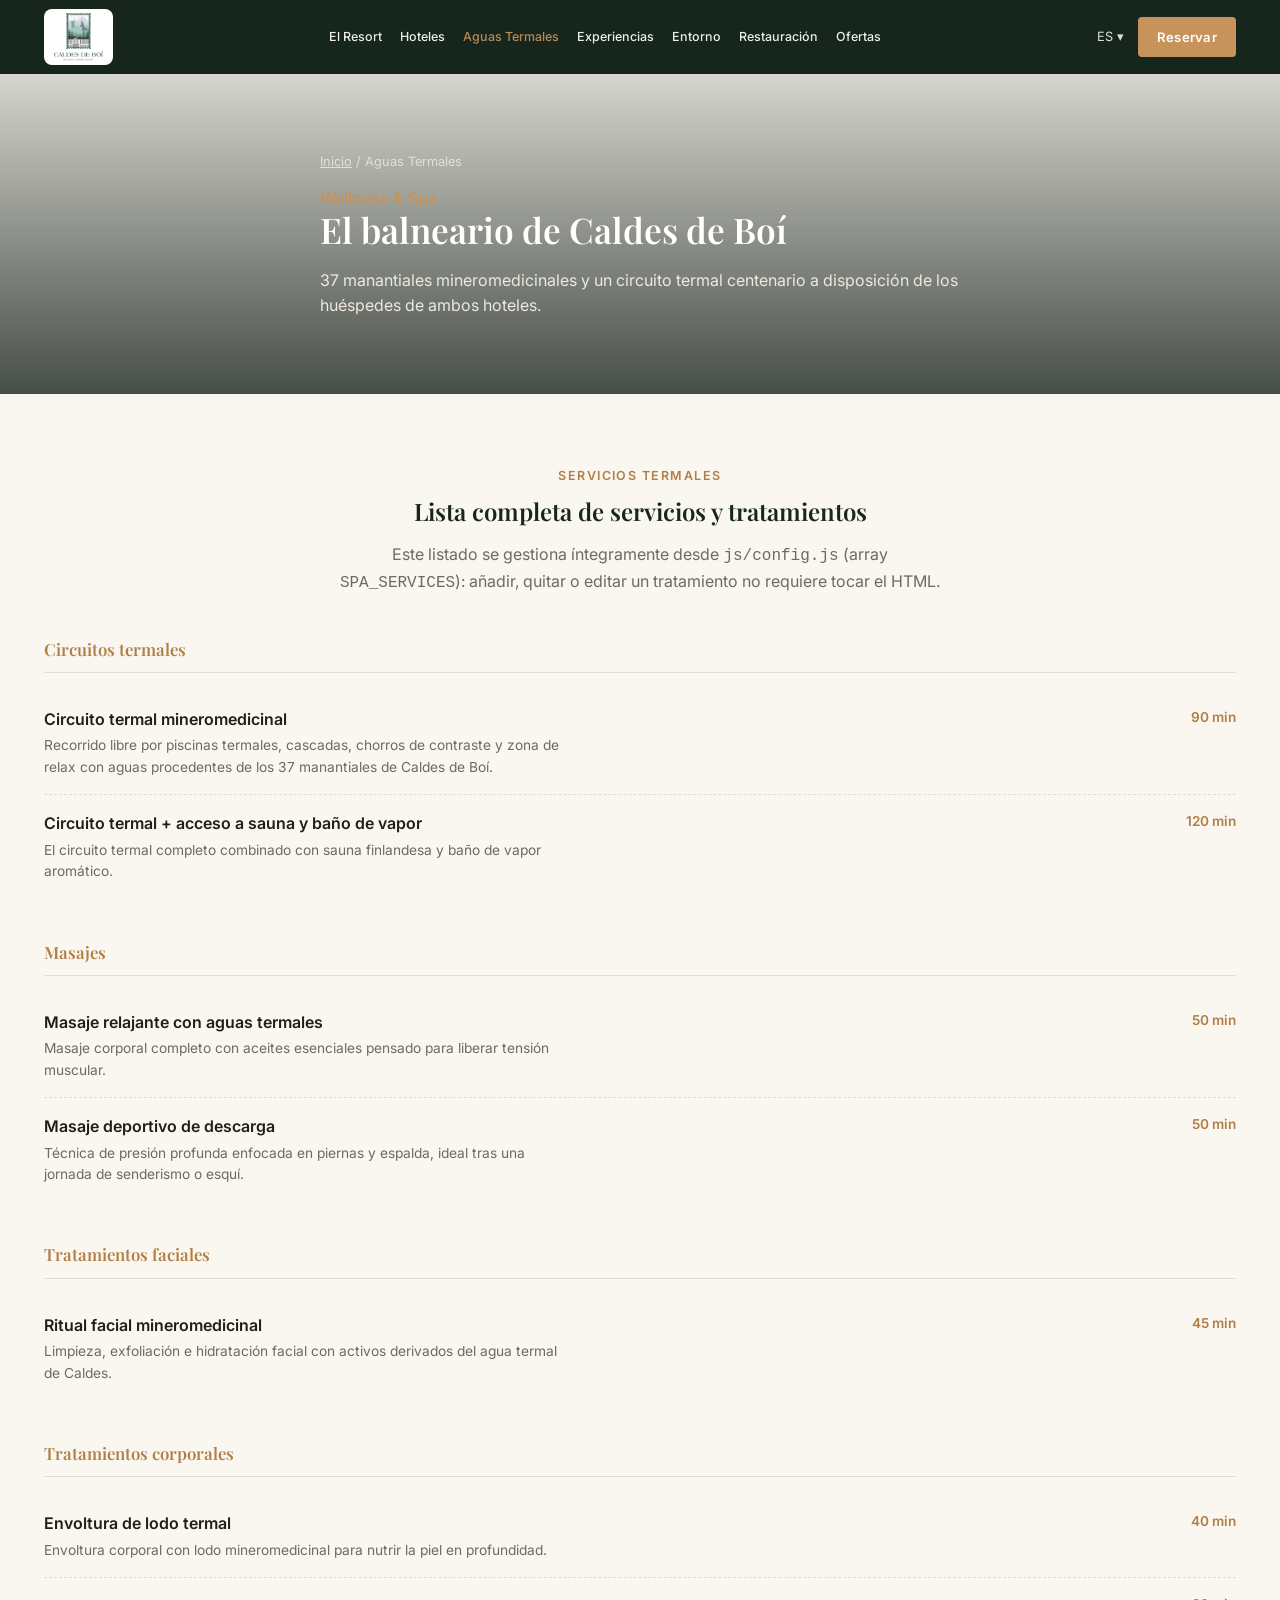
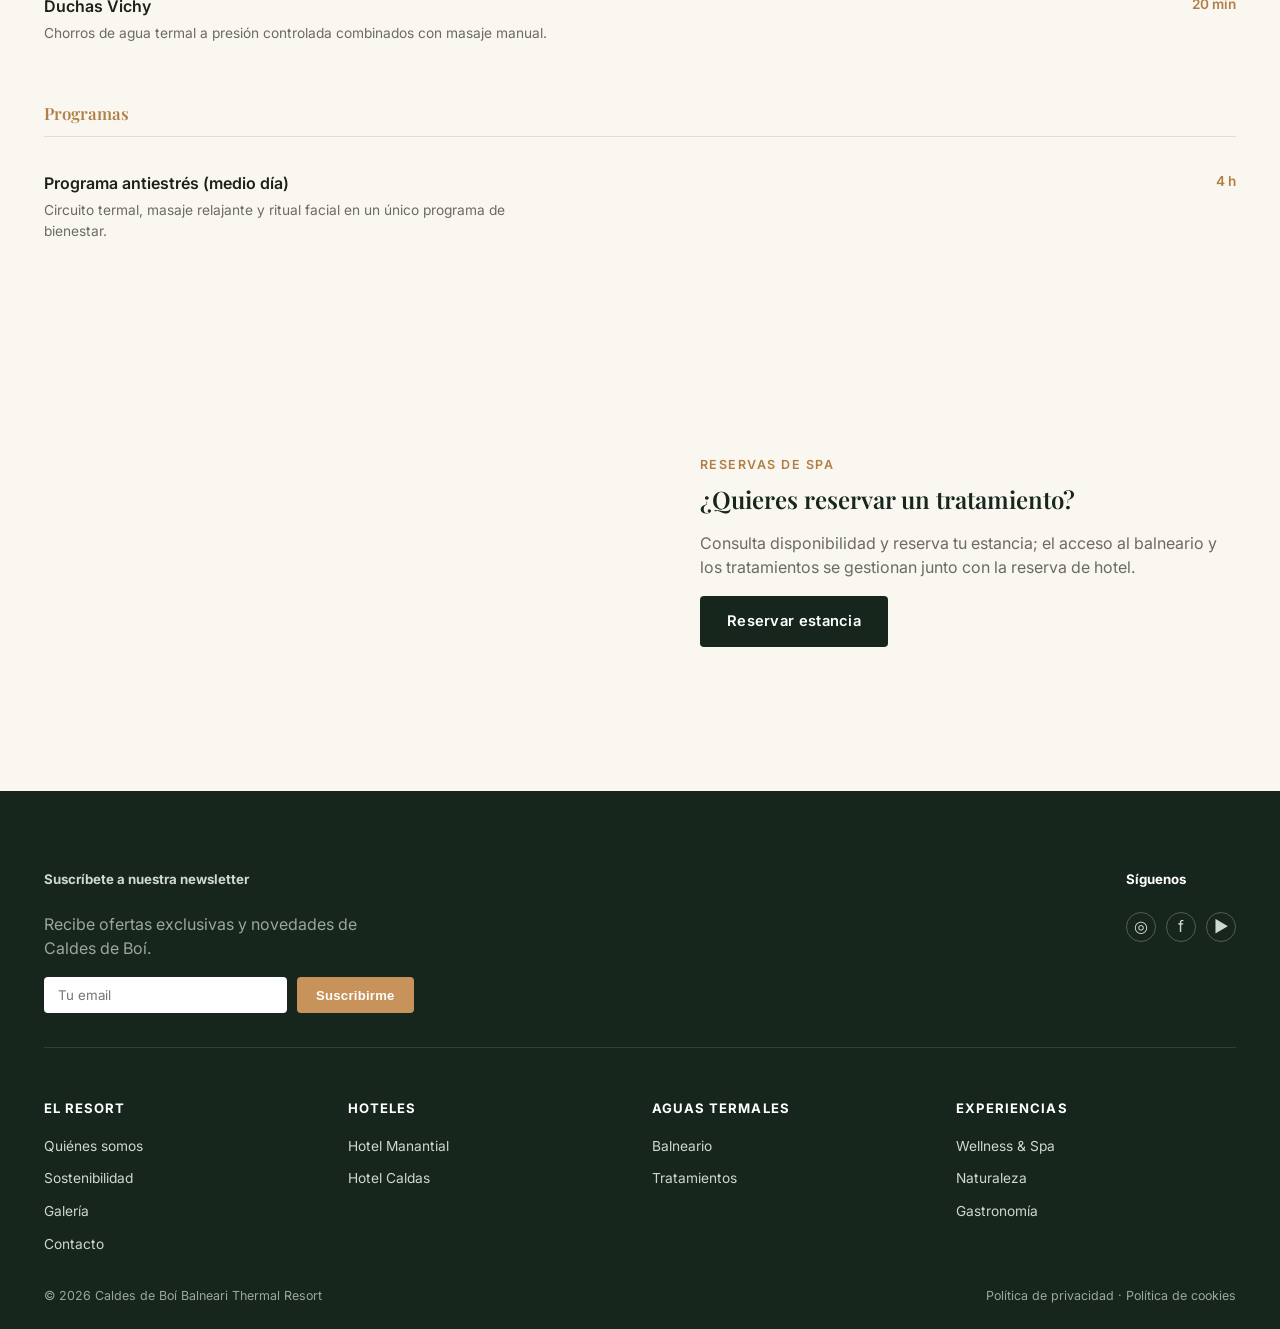
==== balneario.html @ 14e4ef2e "Prototipo web Caldes de Boi: hoteles, balneario, restauracion, entorno" ====
<!DOCTYPE html>
<html lang="es">
<head>
<meta charset="UTF-8" />
<meta name="viewport" content="width=device-width, initial-scale=1.0" />
<title>Balneario · Caldes de Boí</title>
<link rel="stylesheet" href="css/style.css" />
</head>
<body data-page="balneario">

<header class="site-header" id="site-header"></header>

<section class="hero page-hero" data-img-key="spaBanner">
  <div class="container hero-inner">
    <div class="breadcrumb"><a href="index.html">Inicio</a> / Aguas Termales</div>
    <span class="lede">Wellness &amp; Spa</span>
    <h1>El balneario de Caldes de Boí</h1>
    <p class="desc">37 manantiales mineromedicinales y un circuito termal centenario a disposición de los huéspedes de ambos hoteles.</p>
  </div>
</section>

<section class="section">
  <div class="container">
    <div class="section-head">
      <span class="eyebrow">Servicios termales</span>
      <h2>Lista completa de servicios y tratamientos</h2>
      <p>Este listado se gestiona íntegramente desde <code>js/config.js</code> (array <code>SPA_SERVICES</code>): añadir, quitar o editar un tratamiento no requiere tocar el HTML.</p>
    </div>
    <div id="spa-services-list"></div>
  </div>
</section>

<section class="split-banner light">
  <div class="img" data-img-key="spaInterior"></div>
  <div class="copy">
    <span class="eyebrow">Reservas de spa</span>
    <h2>¿Quieres reservar un tratamiento?</h2>
    <p>Consulta disponibilidad y reserva tu estancia; el acceso al balneario y los tratamientos se gestionan junto con la reserva de hotel.</p>
    <a href="index.html#hoteles" class="btn btn-dark" style="align-self:flex-start;">Reservar estancia</a>
  </div>
</section>

<footer class="site-footer" id="site-footer"></footer>

<script src="js/config.js"></script>
<script src="js/main.js"></script>
<script>
  document.addEventListener("DOMContentLoaded", () => {
    const byCategory = {};
    SPA_SERVICES.forEach((s) => {
      byCategory[s.category] = byCategory[s.category] || [];
      byCategory[s.category].push(s);
    });
    const container = document.getElementById("spa-services-list");
    container.innerHTML = Object.entries(byCategory)
      .map(
        ([category, services]) => `
        <div class="category-block">
          <h3>${category}</h3>
          ${services
            .map(
              (s) => `
            <div class="service-row">
              <div>
                <div class="name">${s.name}</div>
                <p class="desc">${s.description}</p>
              </div>
              <div class="duration">${s.duration}</div>
            </div>`
            )
            .join("")}
        </div>`
      )
      .join("");
  });
</script>
</body>
</html>
---- css/style.css ----
@import url('https://fonts.googleapis.com/css2?family=Playfair+Display:wght@500;600;700&family=Inter:wght@400;500;600&display=swap');

:root {
  --green-dark: #16261d;
  --green: #1f3b2c;
  --green-soft: #2c4a37;
  --cream: #f4efe6;
  --cream-soft: #faf7f1;
  --white: #ffffff;
  --amber: #c8935a;
  --amber-dark: #b17f45;
  --text: #201f1c;
  --text-light: #6b6a63;
  --border: #e4ddcf;
  --radius: 4px;
  --maxw: 1240px;
  font-size: 16px;
}

* { box-sizing: border-box; }
html, body { margin: 0; padding: 0; }
body {
  font-family: 'Inter', sans-serif;
  color: var(--text);
  background: var(--cream-soft);
  line-height: 1.55;
}
h1, h2, h3, h4 {
  font-family: 'Playfair Display', serif;
  font-weight: 600;
  margin: 0 0 .5em;
  color: var(--green-dark);
}
p { margin: 0 0 1em; color: var(--text-light); }
a { color: inherit; text-decoration: none; }
img { max-width: 100%; display: block; }
.container { max-width: var(--maxw); margin: 0 auto; padding: 0 24px; }
.section { padding: 72px 0; }
.section-tight { padding: 48px 0; }
.eyebrow {
  text-transform: uppercase;
  letter-spacing: .12em;
  font-size: .78rem;
  font-weight: 600;
  color: var(--amber-dark);
  margin-bottom: .6em;
  display: block;
}
.center { text-align: center; }

/* Buttons */
.btn {
  display: inline-flex;
  align-items: center;
  justify-content: center;
  gap: 8px;
  padding: 13px 26px;
  border-radius: var(--radius);
  font-weight: 600;
  font-size: .92rem;
  border: 1px solid transparent;
  cursor: pointer;
  transition: background .15s ease, color .15s ease, border-color .15s ease;
  letter-spacing: .02em;
}
.btn-primary { background: var(--amber); color: var(--white); }
.btn-primary:hover { background: var(--amber-dark); }
.btn-outline { background: transparent; border-color: rgba(255,255,255,.6); color: var(--white); }
.btn-outline:hover { background: rgba(255,255,255,.12); }
.btn-dark { background: var(--green-dark); color: var(--white); }
.btn-dark:hover { background: var(--green); }
.btn-light { background: var(--white); color: var(--green-dark); border-color: var(--border); }
.btn-light:hover { background: var(--cream); }
.btn-sm { padding: 9px 18px; font-size: .82rem; }

/* Header */
.site-header {
  background: var(--green-dark);
  color: var(--white);
  position: sticky;
  top: 0;
  z-index: 50;
}
.site-header .container {
  display: flex;
  align-items: center;
  justify-content: space-between;
  height: 74px;
}
.brand { display: flex; align-items: center; }
.brand-logo {
  height: 56px; width: auto; display: block;
  background: var(--white); border-radius: 8px; padding: 4px 10px;
}
.main-nav { display: flex; gap: 18px; align-items: center; }
.main-nav a { font-size: .78rem; font-weight: 500; opacity: .92; white-space: nowrap; }
.main-nav a:hover { opacity: 1; }
.nav-lang { display: flex; align-items: center; gap: 4px; font-size: .8rem; opacity: .85; white-space: nowrap; }
.header-actions { display: flex; align-items: center; gap: 14px; }
.nav-toggle { display: none; background: none; border: none; color: var(--white); font-size: 1.4rem; cursor: pointer; }

/* Hero */
.hero {
  position: relative;
  min-height: 560px;
  display: flex;
  align-items: flex-end;
  color: var(--white);
  background-size: cover;
  background-position: center;
}
.hero::after {
  content: "";
  position: absolute; inset: 0;
  background: linear-gradient(180deg, rgba(10,20,14,.15) 0%, rgba(10,20,14,.75) 100%);
}
.hero-video-el { position: absolute; inset: 0; width: 100%; height: 100%; object-fit: cover; }
.hero-inner { position: relative; z-index: 1; padding: 60px 0; max-width: 640px; }
.hero h1 { color: var(--white); font-size: 2.6rem; line-height: 1.15; }
.hero .lede { color: var(--amber); font-weight: 600; margin-bottom: .5em; }
.hero .desc { color: #eee9de; }
.hero-cta { display: flex; gap: 14px; margin-top: 1.4em; flex-wrap: wrap; }

/* Booking widget */
.booking-widget {
  position: relative;
  z-index: 2;
  max-width: var(--maxw);
  margin: -46px auto 0;
  background: var(--white);
  border-radius: 8px;
  box-shadow: 0 18px 40px rgba(0,0,0,.14);
  padding: 20px 24px;
  display: flex;
  gap: 18px;
  flex-wrap: wrap;
  align-items: flex-end;
}
.bw-field { flex: 1 1 150px; min-width: 140px; }
.bw-field label {
  display: flex; align-items: center; gap: 6px;
  font-size: .72rem; text-transform: uppercase; letter-spacing: .08em;
  color: var(--text-light); margin-bottom: 6px; font-weight: 600;
}
.bw-field select, .bw-field input {
  width: 100%; border: none; border-bottom: 1px solid var(--border);
  padding: 6px 2px; font-family: inherit; font-size: .95rem; background: transparent;
  color: var(--text);
}
.bw-field select:focus, .bw-field input:focus { outline: none; border-color: var(--amber); }
.bw-submit { flex: 0 0 auto; }

/* Feature strip */
.feature-strip {
  display: grid; grid-template-columns: repeat(4, 1fr); gap: 24px;
  padding: 56px 0 24px;
}
.feature-item { display: flex; gap: 14px; align-items: flex-start; }
.feature-item .icon { font-size: 1.4rem; color: var(--amber-dark); flex: none; }
.feature-item h4 { font-size: .92rem; margin-bottom: .2em; }
.feature-item p { font-size: .84rem; margin: 0; }

/* Section heading */
.section-head { max-width: 620px; margin: 0 auto 40px; text-align: center; }
.section-head.left { text-align: left; margin: 0 0 40px; }

/* Card grid generic */
.grid-2 { display: grid; grid-template-columns: repeat(2, 1fr); gap: 28px; }
.grid-3 { display: grid; grid-template-columns: repeat(3, 1fr); gap: 24px; }
.grid-5 { display: grid; grid-template-columns: repeat(5, 1fr); gap: 20px; }

/* Hotel card */
.hotel-card {
  position: relative; border-radius: 6px; overflow: hidden; height: 420px;
  color: var(--white); display: flex; flex-direction: column; justify-content: flex-end;
  background-size: cover; background-position: center;
}
.hotel-card::after { content:""; position:absolute; inset:0; background: linear-gradient(180deg, rgba(0,0,0,0) 40%, rgba(0,0,0,.75) 100%); }
.hotel-card .body { position: relative; z-index: 1; padding: 26px; }
.hotel-card h3 { color: var(--white); font-size: 1.5rem; }
.hotel-card p { color: #eee; font-size: .9rem; }

/* Split banner (spa / rooms) */
.split-banner { display: grid; grid-template-columns: 1fr 1fr; align-items: stretch; }
.split-banner .img { background-size: cover; background-position: center; min-height: 360px; }
.split-banner .copy { padding: 60px; display: flex; flex-direction: column; justify-content: center; }
.split-banner.dark .copy { background: var(--green-dark); color: var(--white); }
.split-banner.dark .copy h2, .split-banner.dark .copy p { color: var(--white); }
.split-banner.dark .copy p { color: #cfd8ce; }
.split-banner.dark .amenities { display: flex; flex-wrap: wrap; gap: 14px 22px; margin: 1.2em 0; padding: 0; list-style: none; }
.split-banner.dark .amenities li { font-size: .84rem; color: #e6ebe3; }
.split-banner.light .copy { background: var(--cream-soft); }

/* Experiences */
.exp-icons { display: flex; justify-content: center; gap: 40px; margin-bottom: 36px; flex-wrap: wrap; }
.exp-icons .exp-item { text-align: center; font-size: .8rem; color: var(--text-light); }
.exp-icons .exp-item .ic { font-size: 1.6rem; margin-bottom: 6px; }
.exp-photos { display: grid; grid-template-columns: repeat(3, 1fr); gap: 20px; }
.exp-photo { border-radius: 6px; overflow: hidden; background: var(--white); border: 1px solid var(--border); }
.exp-photo img { height: 190px; width: 100%; object-fit: cover; }
.exp-photo .cap { padding: 14px 16px; }
.exp-photo .cap h4 { font-size: .95rem; margin-bottom: .15em; }
.exp-photo .cap p { font-size: .82rem; margin: 0; }

/* Entorno grid on home */
.entorno-grid { display: grid; grid-template-columns: repeat(5, 1fr); gap: 18px; }
.entorno-item img { height: 130px; width: 100%; object-fit: cover; border-radius: 6px; margin-bottom: 10px; }
.entorno-item h4 { font-size: .86rem; margin: 0; }

/* Footer */
.site-footer { background: var(--green-dark); color: #cfd8ce; padding: 56px 0 26px; margin-top: 60px; }
.footer-top { display: flex; justify-content: space-between; gap: 40px; flex-wrap: wrap; padding-bottom: 34px; border-bottom: 1px solid rgba(255,255,255,.12); margin-bottom: 28px; }
.footer-newsletter form { display: flex; gap: 10px; margin-top: 12px; }
.footer-newsletter input { padding: 10px 14px; border: none; border-radius: var(--radius); min-width: 220px; font-family: inherit; }
.footer-cols { display: grid; grid-template-columns: repeat(4, 1fr); gap: 24px; margin-bottom: 30px; }
.footer-cols h5 { color: var(--white); font-size: .82rem; text-transform: uppercase; letter-spacing: .08em; margin-bottom: 14px; }
.footer-cols ul { list-style: none; margin: 0; padding: 0; display: flex; flex-direction: column; gap: 8px; }
.footer-cols a { font-size: .86rem; color: #cfd8ce; }
.footer-cols a:hover { color: var(--white); }
.footer-bottom { display: flex; justify-content: space-between; font-size: .78rem; color: #9aa79a; flex-wrap: wrap; gap: 10px; }
.social { display: flex; gap: 10px; }
.social a { width: 30px; height: 30px; border: 1px solid rgba(255,255,255,.25); border-radius: 50%; display: flex; align-items: center; justify-content: center; }

/* Inner page hero (smaller) */
.page-hero { min-height: 320px; }
.page-hero h1 { font-size: 2.2rem; }
.breadcrumb { position: relative; z-index: 1; font-size: .8rem; color: #e5e0d3; margin-bottom: 14px; }
.breadcrumb a { text-decoration: underline; }

/* Lists: spa services, restaurants, entorno detail */
.category-block { margin-bottom: 40px; }
.category-block h3 { font-size: 1.05rem; color: var(--amber-dark); border-bottom: 1px solid var(--border); padding-bottom: 10px; margin-bottom: 18px; }
.service-row { display: flex; justify-content: space-between; gap: 20px; padding: 16px 0; border-bottom: 1px dashed var(--border); }
.service-row:last-child { border-bottom: none; }
.service-row .name { font-weight: 600; color: var(--text); }
.service-row .desc { font-size: .86rem; margin: 4px 0 0; max-width: 520px; }
.service-row .duration { flex: none; color: var(--amber-dark); font-weight: 600; font-size: .85rem; white-space: nowrap; }

.restaurant-card { border: 1px solid var(--border); border-radius: 6px; overflow: hidden; background: var(--white); display: flex; flex-direction: column; }
.restaurant-card img { height: 200px; width: 100%; object-fit: cover; }
.restaurant-card .body { padding: 20px; flex: 1; display: flex; flex-direction: column; }
.restaurant-card h3 { font-size: 1.15rem; }
.restaurant-card .tag { font-size: .78rem; color: var(--amber-dark); font-weight: 600; text-transform: uppercase; letter-spacing: .04em; margin-bottom: 8px; }
.restaurant-card .btn { margin-top: auto; align-self: flex-start; }

.menu-section { margin-bottom: 34px; }
.menu-section h3 { border-bottom: 2px solid var(--amber); display: inline-block; padding-bottom: 6px; }
.menu-item { display: flex; justify-content: space-between; gap: 16px; padding: 10px 0; border-bottom: 1px dotted var(--border); }
.menu-item:last-child { border-bottom: none; }
.menu-item .price { color: var(--amber-dark); font-weight: 600; white-space: nowrap; }

.entorno-detail { display: grid; grid-template-columns: 320px 1fr; gap: 26px; align-items: start; background: var(--white); border: 1px solid var(--border); border-radius: 6px; overflow: hidden; margin-bottom: 22px; }
.entorno-detail img { height: 100%; min-height: 200px; object-fit: cover; }
.entorno-detail .body { padding: 22px 22px 22px 0; }

/* Booking modal (simulación motor de reservas) */
.modal-overlay { position: fixed; inset: 0; background: rgba(15,20,15,.55); display: none; align-items: center; justify-content: center; z-index: 200; padding: 20px; }
.modal-overlay.open { display: flex; }
.modal-box { background: var(--white); border-radius: 8px; max-width: 480px; width: 100%; padding: 30px; }
.modal-box h3 { margin-bottom: .3em; }
.modal-box .row { display: flex; justify-content: space-between; font-size: .86rem; padding: 8px 0; border-bottom: 1px dashed var(--border); }
.modal-box .url-box { background: var(--cream); padding: 10px 12px; font-size: .74rem; border-radius: 4px; word-break: break-all; margin: 14px 0; color: var(--text-light); }
.modal-box .modal-actions { display: flex; justify-content: flex-end; gap: 10px; margin-top: 16px; }

/* Rooms */
.room-amenities { display: flex; flex-wrap: wrap; gap: 18px; margin: 1em 0 1.6em; }
.room-amenities span { font-size: .84rem; color: var(--text-light); }

@media (max-width: 1040px) {
  .main-nav { display: none; }
  .nav-toggle { display: block; }
}
@media (max-width: 900px) {
  .feature-strip { grid-template-columns: repeat(2, 1fr); }
  .grid-2, .grid-3, .entorno-grid, .exp-photos, .footer-cols { grid-template-columns: repeat(2, 1fr); }
  .entorno-grid { grid-template-columns: repeat(2, 1fr); }
  .split-banner { grid-template-columns: 1fr; }
  .split-banner .copy { padding: 36px 24px; }
  .entorno-detail { grid-template-columns: 1fr; }
  .entorno-detail img { min-height: 180px; }
}
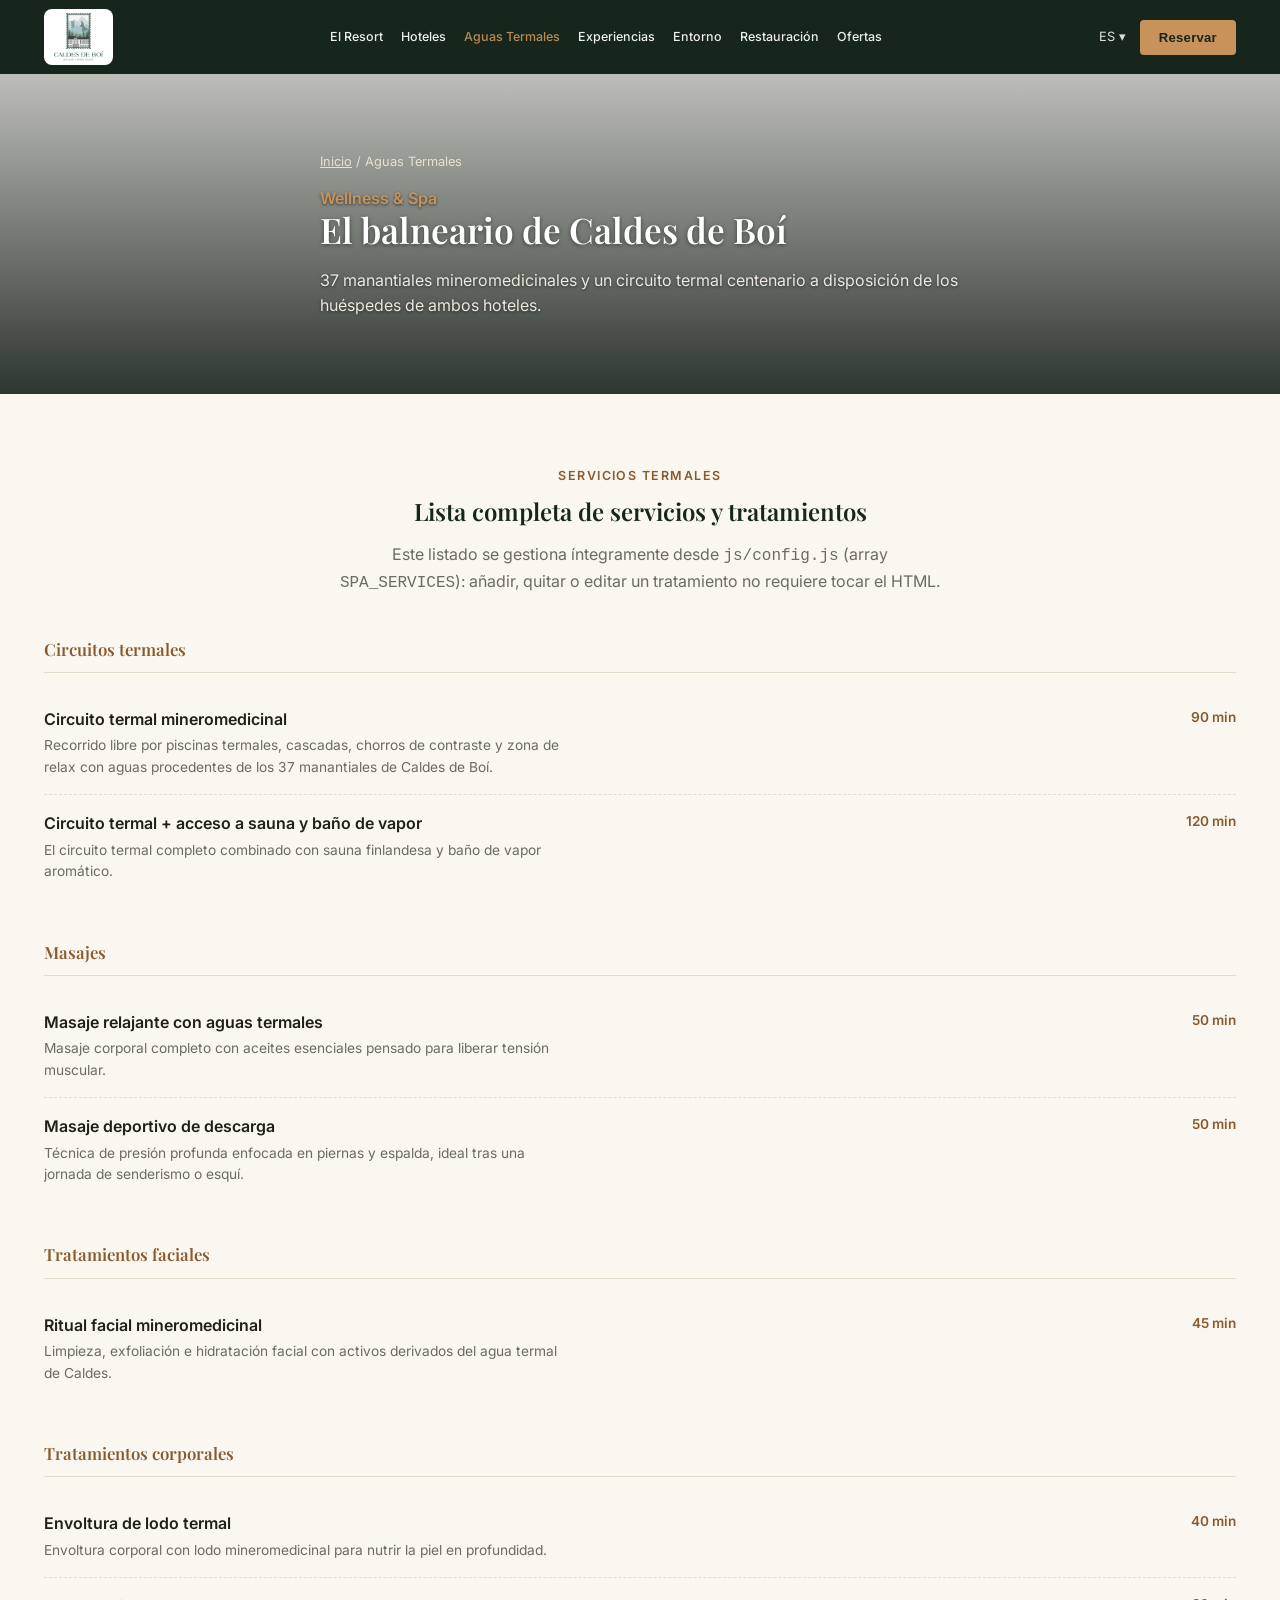
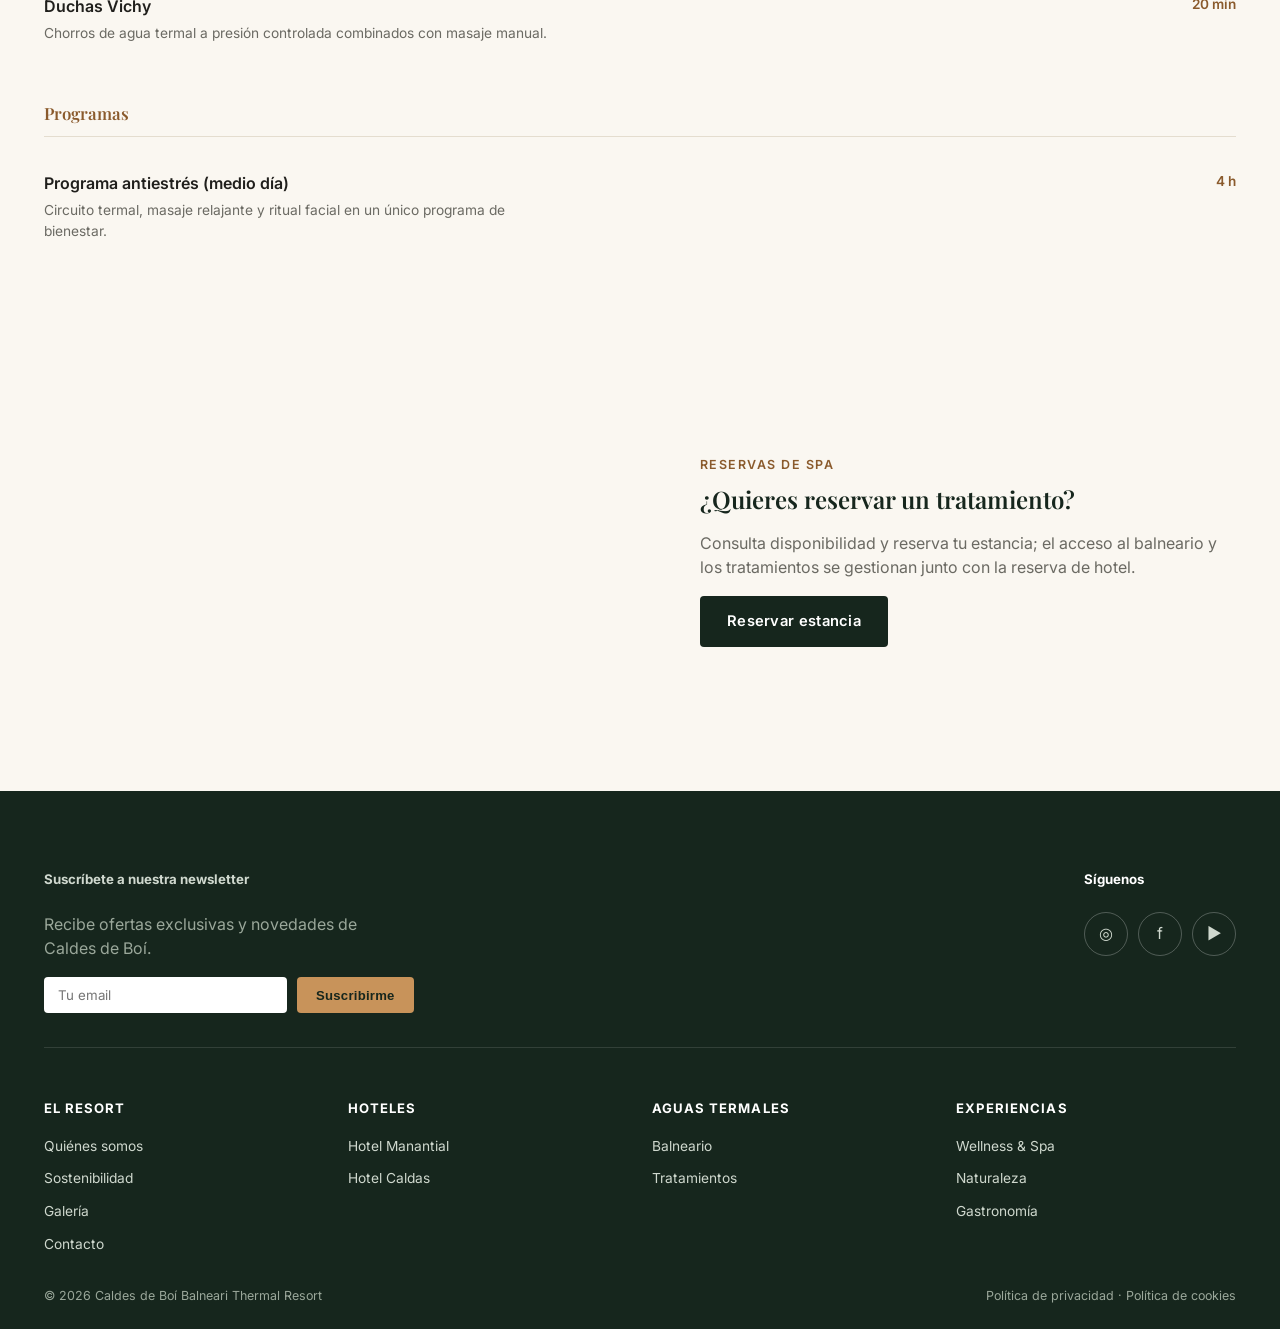
==== commit 32da53d8: "Auditoria de accesibilidad WCAG 2.1 AA: contraste, foco, landmarks, labels y modal accesible" ====
--- a/balneario.html
+++ b/balneario.html
@@ -8,7 +8,11 @@
 </head>
 <body data-page="balneario">
 
+<a href="#main" class="skip-link">Saltar al contenido</a>
+
 <header class="site-header" id="site-header"></header>
+
+<main id="main">
 
 <section class="hero page-hero" data-img-key="spaBanner">
   <div class="container hero-inner">
@@ -39,6 +43,8 @@
     <a href="index.html#hoteles" class="btn btn-dark" style="align-self:flex-start;">Reservar estancia</a>
   </div>
 </section>
+
+</main>
 
 <footer class="site-footer" id="site-footer"></footer>
 
--- a/css/style.css
+++ b/css/style.css
@@ -8,7 +8,8 @@
   --cream-soft: #faf7f1;
   --white: #ffffff;
   --amber: #c8935a;
-  --amber-dark: #b17f45;
+  --amber-dark: #bb8752; /* uso exclusivo: fondo hover de .btn-primary (con texto oscuro, ratio ~5:1) */
+  --accent-text: #8a5a2c; /* texto/acentos en color sobre fondos claros (ratio >=4.5:1, AA) */
   --text: #201f1c;
   --text-light: #6b6a63;
   --border: #e4ddcf;
@@ -18,6 +19,19 @@
 }
 
 * { box-sizing: border-box; }
+
+/* Utilidades de accesibilidad */
+.sr-only {
+  position: absolute; width: 1px; height: 1px; padding: 0; margin: -1px;
+  overflow: hidden; clip: rect(0,0,0,0); white-space: nowrap; border: 0;
+}
+.skip-link {
+  position: absolute; top: -100px; left: 12px; z-index: 300;
+  background: var(--green-dark); color: var(--white);
+  padding: 10px 18px; border-radius: 0 0 6px 6px;
+  font-weight: 600; font-size: .88rem; transition: top .15s ease;
+}
+.skip-link:focus { top: 0; }
 html, body { margin: 0; padding: 0; }
 body {
   font-family: 'Inter', sans-serif;
@@ -42,7 +56,7 @@
   letter-spacing: .12em;
   font-size: .78rem;
   font-weight: 600;
-  color: var(--amber-dark);
+  color: var(--accent-text);
   margin-bottom: .6em;
   display: block;
 }
@@ -63,7 +77,7 @@
   transition: background .15s ease, color .15s ease, border-color .15s ease;
   letter-spacing: .02em;
 }
-.btn-primary { background: var(--amber); color: var(--white); }
+.btn-primary { background: var(--amber); color: var(--green-dark); } /* texto oscuro: blanco sobre amber da ~2.7:1, insuficiente (WCAG 1.4.3) */
 .btn-primary:hover { background: var(--amber-dark); }
 .btn-outline { background: transparent; border-color: rgba(255,255,255,.6); color: var(--white); }
 .btn-outline:hover { background: rgba(255,255,255,.12); }
@@ -97,7 +111,10 @@
 .main-nav a:hover { opacity: 1; }
 .nav-lang { display: flex; align-items: center; gap: 4px; font-size: .8rem; opacity: .85; white-space: nowrap; }
 .header-actions { display: flex; align-items: center; gap: 14px; }
-.nav-toggle { display: none; background: none; border: none; color: var(--white); font-size: 1.4rem; cursor: pointer; }
+.nav-toggle {
+  display: none; background: none; border: none; color: var(--white); font-size: 1.4rem; cursor: pointer;
+  min-width: 44px; min-height: 44px; align-items: center; justify-content: center;
+}
 
 /* Hero */
 .hero {
@@ -112,13 +129,13 @@
 .hero::after {
   content: "";
   position: absolute; inset: 0;
-  background: linear-gradient(180deg, rgba(10,20,14,.15) 0%, rgba(10,20,14,.75) 100%);
+  background: linear-gradient(180deg, rgba(10,20,14,.25) 0%, rgba(10,20,14,.85) 100%);
 }
 .hero-video-el { position: absolute; inset: 0; width: 100%; height: 100%; object-fit: cover; }
 .hero-inner { position: relative; z-index: 1; padding: 60px 0; max-width: 640px; }
-.hero h1 { color: var(--white); font-size: 2.6rem; line-height: 1.15; }
-.hero .lede { color: var(--amber); font-weight: 600; margin-bottom: .5em; }
-.hero .desc { color: #eee9de; }
+.hero h1 { color: var(--white); font-size: 2.6rem; line-height: 1.15; text-shadow: 0 1px 4px rgba(0,0,0,.5); }
+.hero .lede { color: var(--amber); font-weight: 600; margin-bottom: .5em; text-shadow: 0 1px 3px rgba(0,0,0,.6); }
+.hero .desc { color: #eee9de; text-shadow: 0 1px 3px rgba(0,0,0,.5); }
 .hero-cta { display: flex; gap: 14px; margin-top: 1.4em; flex-wrap: wrap; }
 
 /* Booking widget */
@@ -147,7 +164,7 @@
   padding: 6px 2px; font-family: inherit; font-size: .95rem; background: transparent;
   color: var(--text);
 }
-.bw-field select:focus, .bw-field input:focus { outline: none; border-color: var(--amber); }
+.bw-field select:focus, .bw-field input:focus { outline: 2px solid var(--green-dark); outline-offset: 2px; border-color: var(--amber); }
 .bw-submit { flex: 0 0 auto; }
 
 /* Feature strip */
@@ -156,8 +173,8 @@
   padding: 56px 0 24px;
 }
 .feature-item { display: flex; gap: 14px; align-items: flex-start; }
-.feature-item .icon { font-size: 1.4rem; color: var(--amber-dark); flex: none; }
-.feature-item h4 { font-size: .92rem; margin-bottom: .2em; }
+.feature-item .icon { font-size: 1.4rem; color: var(--accent-text); flex: none; }
+.feature-item h3 { font-size: .92rem; margin-bottom: .2em; }
 .feature-item p { font-size: .84rem; margin: 0; }
 
 /* Section heading */
@@ -166,7 +183,7 @@
 
 /* Card grid generic */
 .grid-2 { display: grid; grid-template-columns: repeat(2, 1fr); gap: 28px; }
-.grid-3 { display: grid; grid-template-columns: repeat(3, 1fr); gap: 24px; }
+.grid-3 { display: grid; grid-template-columns: repeat(auto-fit, minmax(260px, 1fr)); gap: 24px; }
 .grid-5 { display: grid; grid-template-columns: repeat(5, 1fr); gap: 20px; }
 
 /* Hotel card */
@@ -199,13 +216,13 @@
 .exp-photo { border-radius: 6px; overflow: hidden; background: var(--white); border: 1px solid var(--border); }
 .exp-photo img { height: 190px; width: 100%; object-fit: cover; }
 .exp-photo .cap { padding: 14px 16px; }
-.exp-photo .cap h4 { font-size: .95rem; margin-bottom: .15em; }
+.exp-photo .cap h3 { font-size: .95rem; margin-bottom: .15em; }
 .exp-photo .cap p { font-size: .82rem; margin: 0; }
 
 /* Entorno grid on home */
 .entorno-grid { display: grid; grid-template-columns: repeat(5, 1fr); gap: 18px; }
 .entorno-item img { height: 130px; width: 100%; object-fit: cover; border-radius: 6px; margin-bottom: 10px; }
-.entorno-item h4 { font-size: .86rem; margin: 0; }
+.entorno-item h3 { font-size: .86rem; margin: 0; }
 
 /* Footer */
 .site-footer { background: var(--green-dark); color: #cfd8ce; padding: 56px 0 26px; margin-top: 60px; }
@@ -219,7 +236,7 @@
 .footer-cols a:hover { color: var(--white); }
 .footer-bottom { display: flex; justify-content: space-between; font-size: .78rem; color: #9aa79a; flex-wrap: wrap; gap: 10px; }
 .social { display: flex; gap: 10px; }
-.social a { width: 30px; height: 30px; border: 1px solid rgba(255,255,255,.25); border-radius: 50%; display: flex; align-items: center; justify-content: center; }
+.social a { width: 44px; height: 44px; border: 1px solid rgba(255,255,255,.25); border-radius: 50%; display: flex; align-items: center; justify-content: center; }
 
 /* Inner page hero (smaller) */
 .page-hero { min-height: 320px; }
@@ -229,25 +246,25 @@
 
 /* Lists: spa services, restaurants, entorno detail */
 .category-block { margin-bottom: 40px; }
-.category-block h3 { font-size: 1.05rem; color: var(--amber-dark); border-bottom: 1px solid var(--border); padding-bottom: 10px; margin-bottom: 18px; }
+.category-block h3 { font-size: 1.05rem; color: var(--accent-text); border-bottom: 1px solid var(--border); padding-bottom: 10px; margin-bottom: 18px; }
 .service-row { display: flex; justify-content: space-between; gap: 20px; padding: 16px 0; border-bottom: 1px dashed var(--border); }
 .service-row:last-child { border-bottom: none; }
 .service-row .name { font-weight: 600; color: var(--text); }
 .service-row .desc { font-size: .86rem; margin: 4px 0 0; max-width: 520px; }
-.service-row .duration { flex: none; color: var(--amber-dark); font-weight: 600; font-size: .85rem; white-space: nowrap; }
+.service-row .duration { flex: none; color: var(--accent-text); font-weight: 600; font-size: .85rem; white-space: nowrap; }
 
 .restaurant-card { border: 1px solid var(--border); border-radius: 6px; overflow: hidden; background: var(--white); display: flex; flex-direction: column; }
 .restaurant-card img { height: 200px; width: 100%; object-fit: cover; }
 .restaurant-card .body { padding: 20px; flex: 1; display: flex; flex-direction: column; }
 .restaurant-card h3 { font-size: 1.15rem; }
-.restaurant-card .tag { font-size: .78rem; color: var(--amber-dark); font-weight: 600; text-transform: uppercase; letter-spacing: .04em; margin-bottom: 8px; }
+.restaurant-card .tag { font-size: .78rem; color: var(--accent-text); font-weight: 600; text-transform: uppercase; letter-spacing: .04em; margin-bottom: 8px; }
 .restaurant-card .btn { margin-top: auto; align-self: flex-start; }
 
 .menu-section { margin-bottom: 34px; }
-.menu-section h3 { border-bottom: 2px solid var(--amber); display: inline-block; padding-bottom: 6px; }
+.menu-section h2 { font-size: 1.17rem; border-bottom: 2px solid var(--amber); display: inline-block; padding-bottom: 6px; }
 .menu-item { display: flex; justify-content: space-between; gap: 16px; padding: 10px 0; border-bottom: 1px dotted var(--border); }
 .menu-item:last-child { border-bottom: none; }
-.menu-item .price { color: var(--amber-dark); font-weight: 600; white-space: nowrap; }
+.menu-item .price { color: var(--accent-text); font-weight: 600; white-space: nowrap; }
 
 .entorno-detail { display: grid; grid-template-columns: 320px 1fr; gap: 26px; align-items: start; background: var(--white); border: 1px solid var(--border); border-radius: 6px; overflow: hidden; margin-bottom: 22px; }
 .entorno-detail img { height: 100%; min-height: 200px; object-fit: cover; }
@@ -268,7 +285,11 @@
 
 @media (max-width: 1040px) {
   .main-nav { display: none; }
-  .nav-toggle { display: block; }
+  .main-nav.open {
+    display: flex; flex-direction: column; position: absolute;
+    top: 74px; left: 0; right: 0; background: var(--green-dark); padding: 16px 24px;
+  }
+  .nav-toggle { display: inline-flex; }
 }
 @media (max-width: 900px) {
   .feature-strip { grid-template-columns: repeat(2, 1fr); }
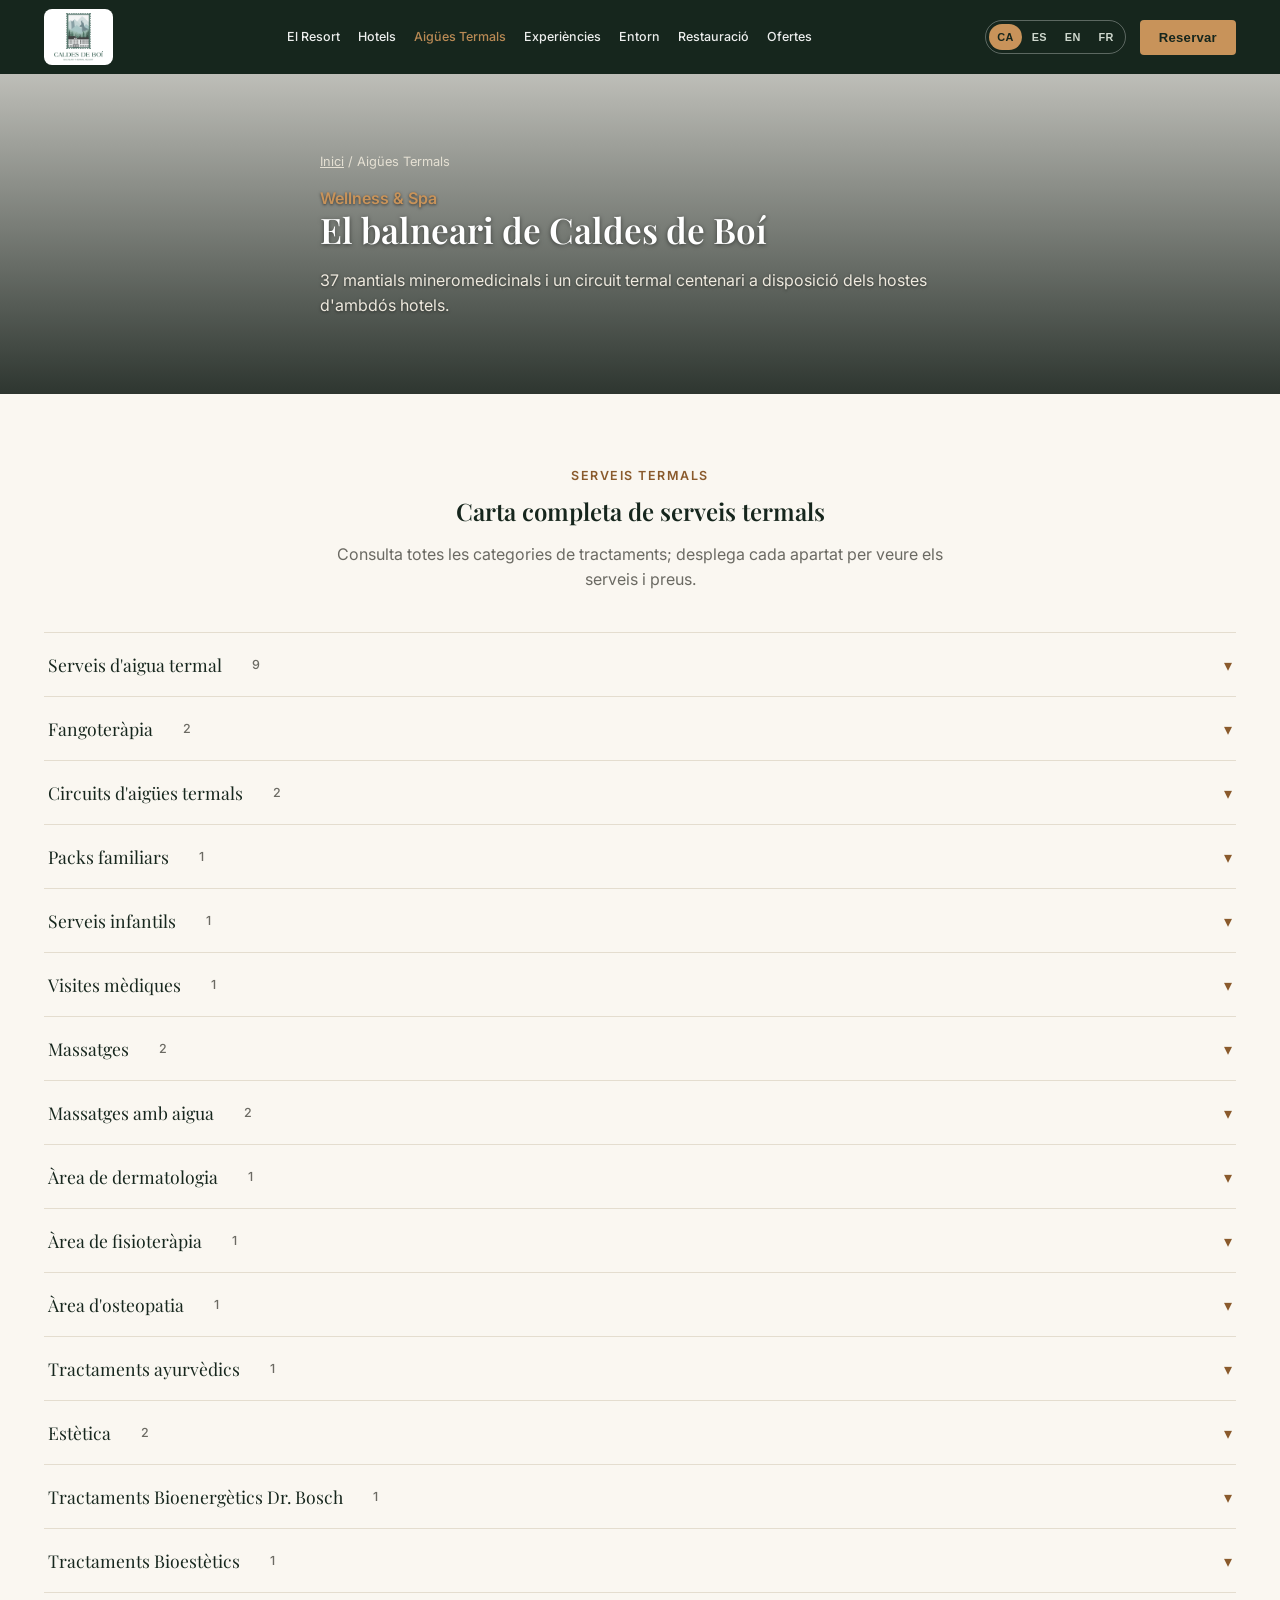
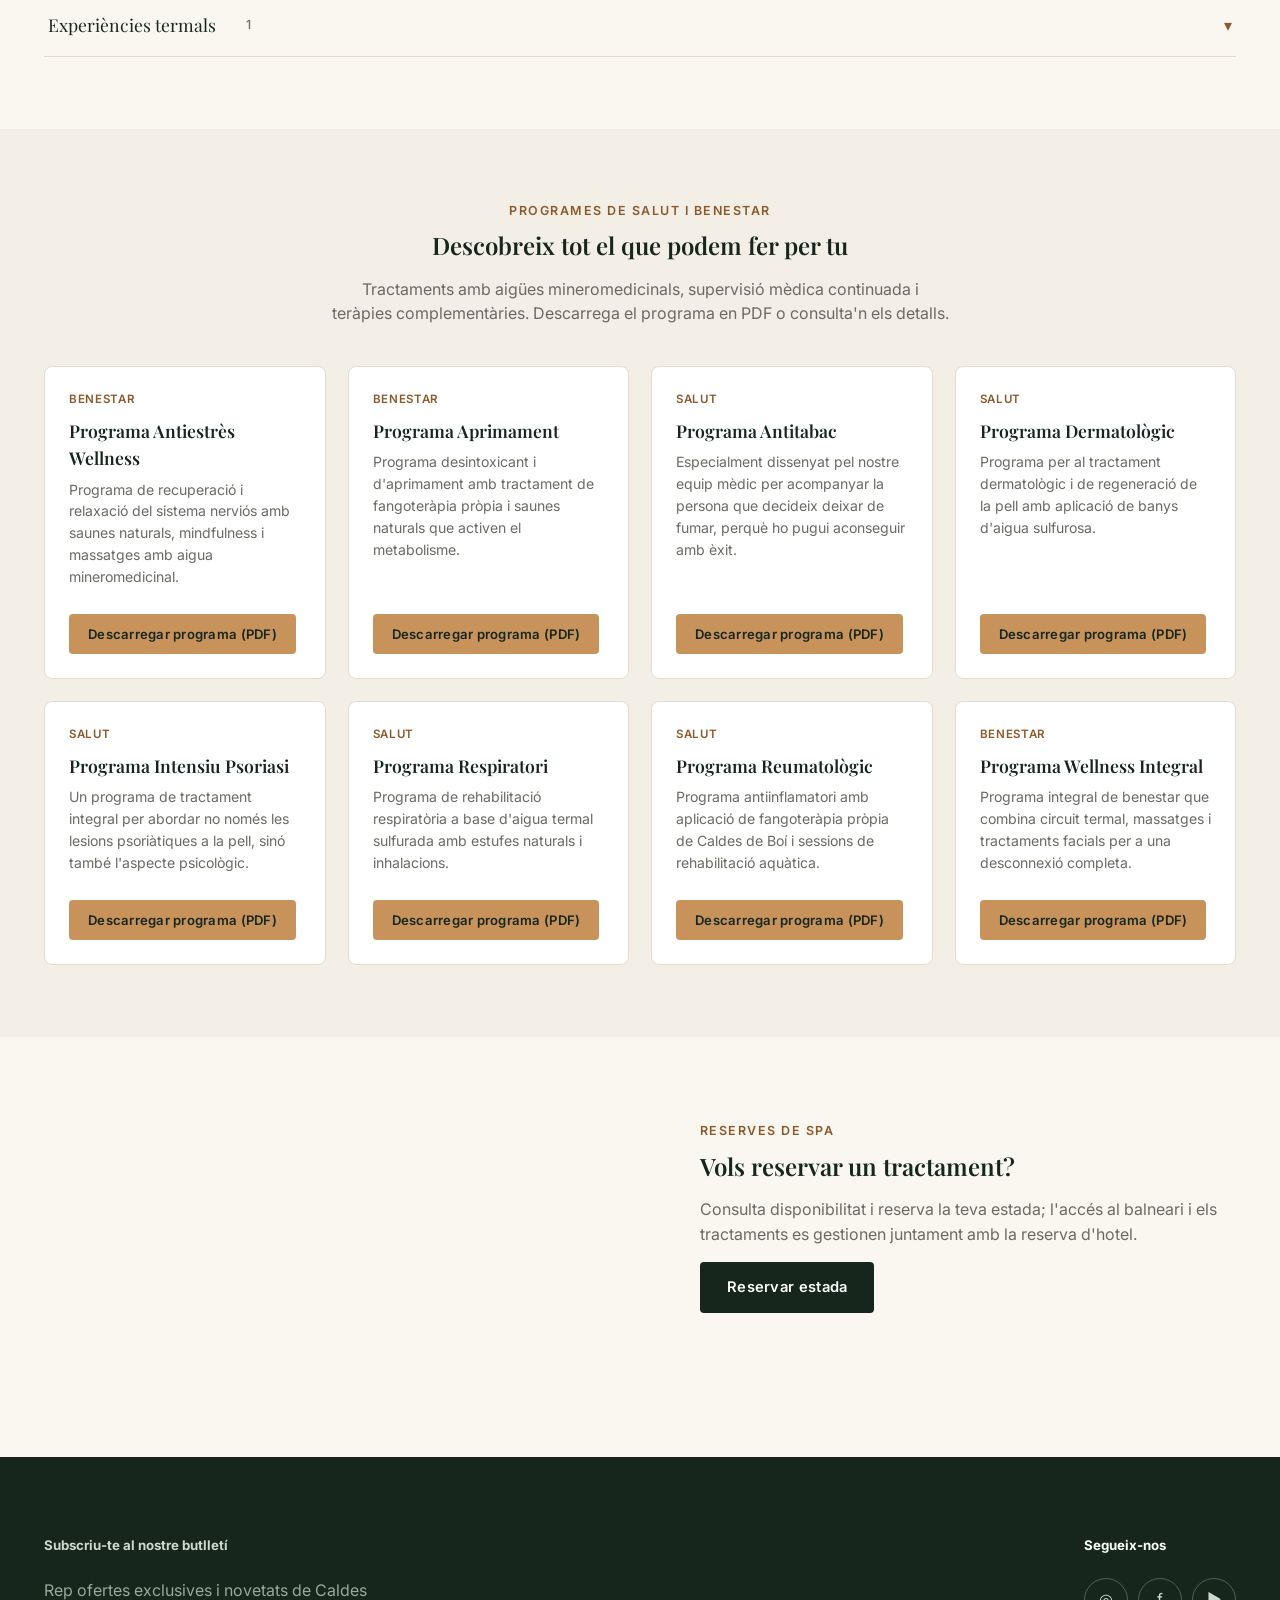
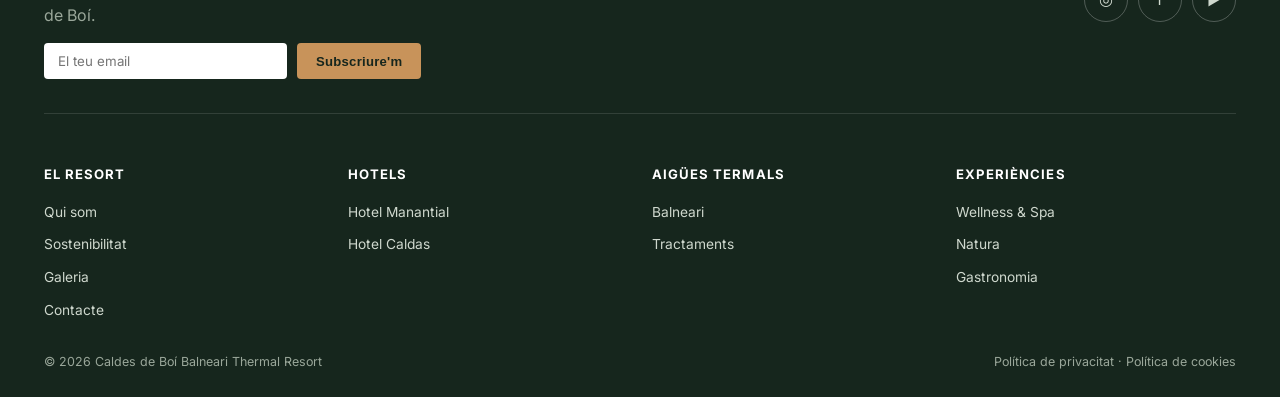
==== commit a7fb11c0: "Web en 4 idiomas (ca/es/en/fr), acordeon de servicios termales, programas de salud con PDF, y reorde" ====
--- a/balneario.html
+++ b/balneario.html
@@ -1,14 +1,14 @@
 <!DOCTYPE html>
-<html lang="es">
+<html lang="ca">
 <head>
 <meta charset="UTF-8" />
 <meta name="viewport" content="width=device-width, initial-scale=1.0" />
-<title>Balneario · Caldes de Boí</title>
+<title>Balneari · Caldes de Boí</title>
 <link rel="stylesheet" href="css/style.css" />
 </head>
 <body data-page="balneario">
 
-<a href="#main" class="skip-link">Saltar al contenido</a>
+<a href="#main" class="skip-link" data-i18n="skip_link">Saltar al contenido</a>
 
 <header class="site-header" id="site-header"></header>
 
@@ -16,31 +16,42 @@
 
 <section class="hero page-hero" data-img-key="spaBanner">
   <div class="container hero-inner">
-    <div class="breadcrumb"><a href="index.html">Inicio</a> / Aguas Termales</div>
-    <span class="lede">Wellness &amp; Spa</span>
-    <h1>El balneario de Caldes de Boí</h1>
-    <p class="desc">37 manantiales mineromedicinales y un circuito termal centenario a disposición de los huéspedes de ambos hoteles.</p>
+    <div class="breadcrumb"><a href="index.html" data-i18n="breadcrumb_inicio">Inici</a> / <span data-i18n="nav_termal">Aigües Termals</span></div>
+    <span class="lede" data-i18n="balneario_hero_lede">Wellness &amp; Spa</span>
+    <h1 data-i18n="balneario_hero_title">El balneari de Caldes de Boí</h1>
+    <p class="desc" data-i18n="balneario_hero_desc">37 mantials mineromedicinals i un circuit termal centenari a disposició dels hostes d'ambdós hotels.</p>
   </div>
 </section>
 
-<section class="section">
+<section class="section" id="servicios">
   <div class="container">
     <div class="section-head">
-      <span class="eyebrow">Servicios termales</span>
-      <h2>Lista completa de servicios y tratamientos</h2>
-      <p>Este listado se gestiona íntegramente desde <code>js/config.js</code> (array <code>SPA_SERVICES</code>): añadir, quitar o editar un tratamiento no requiere tocar el HTML.</p>
+      <span class="eyebrow" data-i18n="balneario_servicios_eyebrow">Serveis termals</span>
+      <h2 data-i18n="balneario_servicios_title">Carta completa de serveis termals</h2>
+      <p data-i18n="balneario_servicios_desc">Consulta totes les categories de tractaments; desplega cada apartat per veure els serveis i preus.</p>
     </div>
-    <div id="spa-services-list"></div>
+    <div class="spa-accordion" id="spa-accordion"></div>
+  </div>
+</section>
+
+<section class="section" id="programas" style="background:var(--cream);">
+  <div class="container">
+    <div class="section-head">
+      <span class="eyebrow" data-i18n="balneario_programas_eyebrow">Programes de salut i benestar</span>
+      <h2 data-i18n="balneario_programas_title">Descobreix tot el que podem fer per tu</h2>
+      <p data-i18n="balneario_programas_desc">Tractaments amb aigües mineromedicinals, supervisió mèdica continuada i teràpies complementàries. Descarrega el programa en PDF o consulta'n els detalls.</p>
+    </div>
+    <div class="programs-grid" id="programs-grid"></div>
   </div>
 </section>
 
 <section class="split-banner light">
   <div class="img" data-img-key="spaInterior"></div>
   <div class="copy">
-    <span class="eyebrow">Reservas de spa</span>
-    <h2>¿Quieres reservar un tratamiento?</h2>
-    <p>Consulta disponibilidad y reserva tu estancia; el acceso al balneario y los tratamientos se gestionan junto con la reserva de hotel.</p>
-    <a href="index.html#hoteles" class="btn btn-dark" style="align-self:flex-start;">Reservar estancia</a>
+    <span class="eyebrow" data-i18n="balneario_reserva_eyebrow">Reserves de spa</span>
+    <h2 data-i18n="balneario_reserva_title">Vols reservar un tractament?</h2>
+    <p data-i18n="balneario_reserva_desc">Consulta disponibilitat i reserva la teva estada; l'accés al balneari i els tractaments es gestionen juntament amb la reserva d'hotel.</p>
+    <a href="index.html#hoteles" class="btn btn-dark" style="align-self:flex-start;" data-i18n="btn_reservar_estancia">Reservar estada</a>
   </div>
 </section>
 
@@ -49,36 +60,74 @@
 <footer class="site-footer" id="site-footer"></footer>
 
 <script src="js/config.js"></script>
+<script src="js/i18n.js"></script>
 <script src="js/main.js"></script>
 <script>
-  document.addEventListener("DOMContentLoaded", () => {
-    const byCategory = {};
-    SPA_SERVICES.forEach((s) => {
-      byCategory[s.category] = byCategory[s.category] || [];
-      byCategory[s.category].push(s);
+  function renderSpaAccordion() {
+    const t = UI_STRINGS[getLang()] || UI_STRINGS.ca;
+    const accordion = document.getElementById("spa-accordion");
+    // Conserva qué paneles estaban abiertos al volver a pintar (p. ej. tras
+    // cambiar de idioma), para no cerrarlos de golpe.
+    const openSlugs = new Set(
+      [...accordion.querySelectorAll(".spa-accordion-item.open")].map((el) => el.dataset.slug)
+    );
+    accordion.innerHTML = SPA_CATEGORIES.map((cat) => `
+      <div class="spa-accordion-item${openSlugs.has(cat.slug) ? " open" : ""}" data-slug="${cat.slug}">
+        <button type="button" class="spa-accordion-header" aria-expanded="${openSlugs.has(cat.slug)}" aria-controls="panel-${cat.slug}">
+          <span>${tr(cat.name)}</span>
+          <span class="count">${cat.items.length}</span>
+          <span class="chevron" aria-hidden="true">&#9662;</span>
+        </button>
+        <div class="spa-accordion-panel" id="panel-${cat.slug}">
+          ${cat.items.map((item) => `
+            <div class="service-row">
+              <div class="name">${tr(item.name)}</div>
+              <div class="meta">
+                <span class="price">${item.price}${item.priceApprox ? ` <span class="price-approx">(${t.approx_label})</span>` : ""}</span>
+                <span class="duration">${item.duration}</span>
+              </div>
+            </div>`).join("")}
+        </div>
+      </div>`).join("");
+
+    accordion.querySelectorAll(".spa-accordion-header").forEach((btn) => {
+      btn.addEventListener("click", () => {
+        const item = btn.closest(".spa-accordion-item");
+        const isOpen = item.classList.toggle("open");
+        btn.setAttribute("aria-expanded", String(isOpen));
+      });
     });
-    const container = document.getElementById("spa-services-list");
-    container.innerHTML = Object.entries(byCategory)
-      .map(
-        ([category, services]) => `
-        <div class="category-block">
-          <h3>${category}</h3>
-          ${services
-            .map(
-              (s) => `
-            <div class="service-row">
-              <div>
-                <div class="name">${s.name}</div>
-                <p class="desc">${s.description}</p>
-              </div>
-              <div class="duration">${s.duration}</div>
-            </div>`
-            )
-            .join("")}
-        </div>`
-      )
-      .join("");
-  });
+
+    // Si venimos de un enlace tipo balneario.html#servicios o de un slug
+    // concreto de categoría, abrimos y hacemos scroll a esa sección.
+    if (location.hash && location.hash.length > 1) {
+      const target = document.getElementById(location.hash.slice(1)) ||
+        accordion.querySelector(`[data-slug="${location.hash.slice(1)}"]`);
+      if (target && target.classList.contains("spa-accordion-item")) {
+        target.classList.add("open");
+        target.querySelector(".spa-accordion-header").setAttribute("aria-expanded", "true");
+      }
+    }
+  }
+
+  function renderPrograms() {
+    const t = UI_STRINGS[getLang()] || UI_STRINGS.ca;
+    const catLabels = { salud: t.cat_salud, bienestar: t.cat_bienestar, belleza: t.cat_belleza };
+    document.getElementById("programs-grid").innerHTML = HEALTH_PROGRAMS.map((p) => `
+      <div class="program-card">
+        <span class="cat-tag">${catLabels[p.category] || p.category}</span>
+        <h3>${tr(p.name)}</h3>
+        <p>${tr(p.description)}</p>
+        <a class="btn btn-primary btn-sm" href="${p.pdf}" target="_blank" rel="noopener">${t.btn_descargar_programa}</a>
+      </div>`).join("");
+  }
+
+  function renderBalneario() {
+    renderSpaAccordion();
+    renderPrograms();
+  }
+  window.rerenderDynamicContent = renderBalneario;
+  document.addEventListener("DOMContentLoaded", renderBalneario);
 </script>
 </body>
 </html>
--- a/css/style.css
+++ b/css/style.css
@@ -109,8 +109,15 @@
 .main-nav { display: flex; gap: 18px; align-items: center; }
 .main-nav a { font-size: .78rem; font-weight: 500; opacity: .92; white-space: nowrap; }
 .main-nav a:hover { opacity: 1; }
-.nav-lang { display: flex; align-items: center; gap: 4px; font-size: .8rem; opacity: .85; white-space: nowrap; }
 .header-actions { display: flex; align-items: center; gap: 14px; }
+.lang-switch { display: flex; align-items: center; gap: 2px; border: 1px solid rgba(255,255,255,.3); border-radius: 20px; padding: 3px; }
+.lang-btn {
+  background: none; border: none; cursor: pointer; color: #cfd8ce;
+  font-size: .68rem; font-weight: 600; letter-spacing: .03em;
+  padding: 4px 8px; border-radius: 16px; min-height: 26px;
+}
+.lang-btn:hover { color: var(--white); }
+.lang-btn.active { background: var(--amber); color: var(--green-dark); }
 .nav-toggle {
   display: none; background: none; border: none; color: var(--white); font-size: 1.4rem; cursor: pointer;
   min-width: 44px; min-height: 44px; align-items: center; justify-content: center;
@@ -247,11 +254,37 @@
 /* Lists: spa services, restaurants, entorno detail */
 .category-block { margin-bottom: 40px; }
 .category-block h3 { font-size: 1.05rem; color: var(--accent-text); border-bottom: 1px solid var(--border); padding-bottom: 10px; margin-bottom: 18px; }
-.service-row { display: flex; justify-content: space-between; gap: 20px; padding: 16px 0; border-bottom: 1px dashed var(--border); }
+.service-row { display: flex; justify-content: space-between; align-items: baseline; gap: 20px; padding: 14px 0; border-bottom: 1px dashed var(--border); }
 .service-row:last-child { border-bottom: none; }
 .service-row .name { font-weight: 600; color: var(--text); }
 .service-row .desc { font-size: .86rem; margin: 4px 0 0; max-width: 520px; }
-.service-row .duration { flex: none; color: var(--accent-text); font-weight: 600; font-size: .85rem; white-space: nowrap; }
+.service-row .meta { flex: none; text-align: right; }
+.service-row .duration { display: block; color: var(--text-light); font-size: .78rem; }
+.service-row .price { display: block; color: var(--accent-text); font-weight: 600; font-size: .92rem; white-space: nowrap; }
+.service-row .price-approx { font-size: .68rem; color: var(--text-light); font-weight: 400; }
+
+/* Acordeón — carta de servicios termales */
+.spa-accordion { border-top: 1px solid var(--border); }
+.spa-accordion-item { border-bottom: 1px solid var(--border); }
+.spa-accordion-header {
+  width: 100%; display: flex; align-items: center; justify-content: space-between; gap: 16px;
+  background: none; border: none; cursor: pointer; text-align: left;
+  padding: 20px 4px; font-family: 'Playfair Display', serif; font-size: 1.1rem; color: var(--green-dark);
+}
+.spa-accordion-header:hover { color: var(--amber-dark); }
+.spa-accordion-header .count { font-family: 'Inter', sans-serif; font-size: .78rem; font-weight: 500; color: var(--text-light); margin-right: auto; margin-left: 14px; }
+.spa-accordion-header .chevron { flex: none; font-size: 1rem; color: var(--accent-text); transition: transform .2s ease; }
+.spa-accordion-item.open .chevron { transform: rotate(180deg); }
+.spa-accordion-panel { display: none; padding: 0 4px 20px; }
+.spa-accordion-item.open .spa-accordion-panel { display: block; }
+
+/* Programas de salud y bienestar */
+.programs-grid { display: grid; grid-template-columns: repeat(auto-fit, minmax(280px, 1fr)); gap: 22px; }
+.program-card { background: var(--white); border: 1px solid var(--border); border-radius: 8px; padding: 24px; display: flex; flex-direction: column; }
+.program-card .cat-tag { font-size: .72rem; font-weight: 600; text-transform: uppercase; letter-spacing: .06em; color: var(--accent-text); margin-bottom: 8px; }
+.program-card h3 { font-size: 1.1rem; margin-bottom: .4em; }
+.program-card p { font-size: .88rem; flex: 1; }
+.program-card .btn { margin-top: 12px; align-self: flex-start; }
 
 .restaurant-card { border: 1px solid var(--border); border-radius: 6px; overflow: hidden; background: var(--white); display: flex; flex-direction: column; }
 .restaurant-card img { height: 200px; width: 100%; object-fit: cover; }
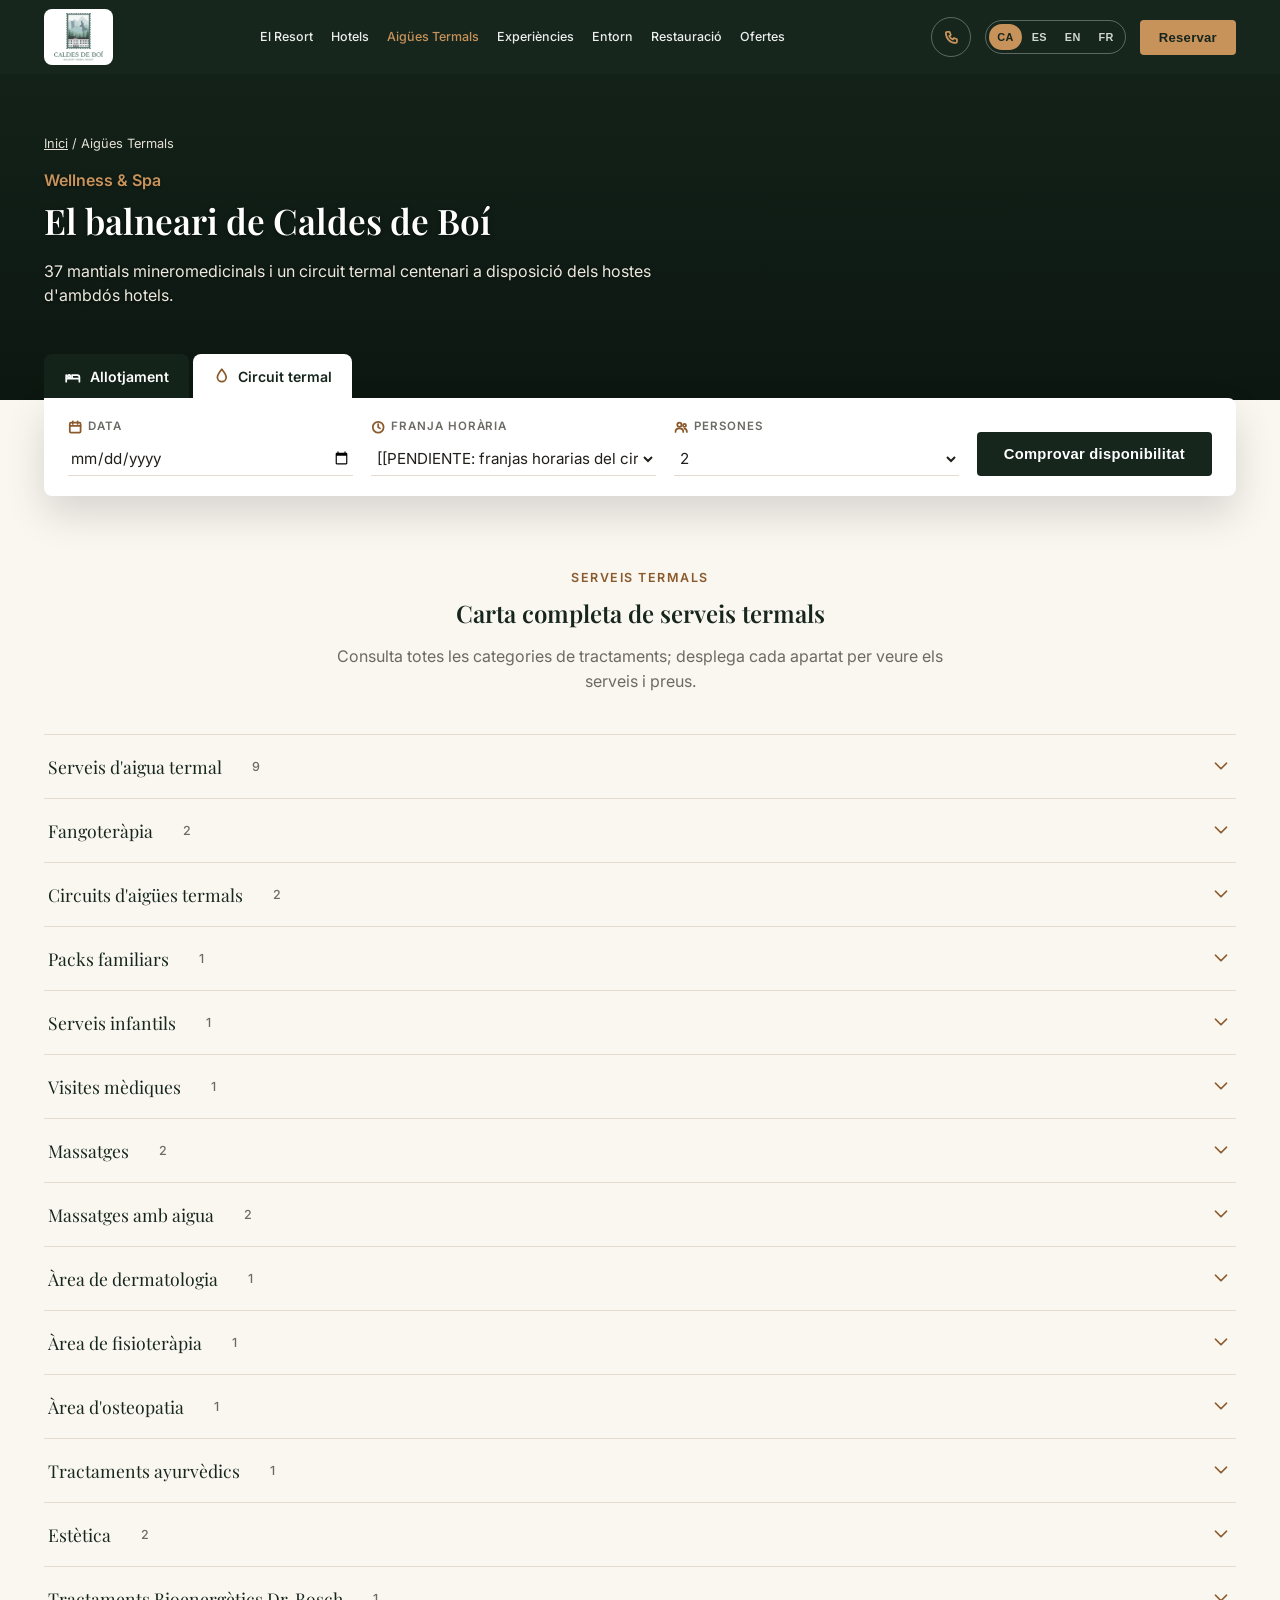
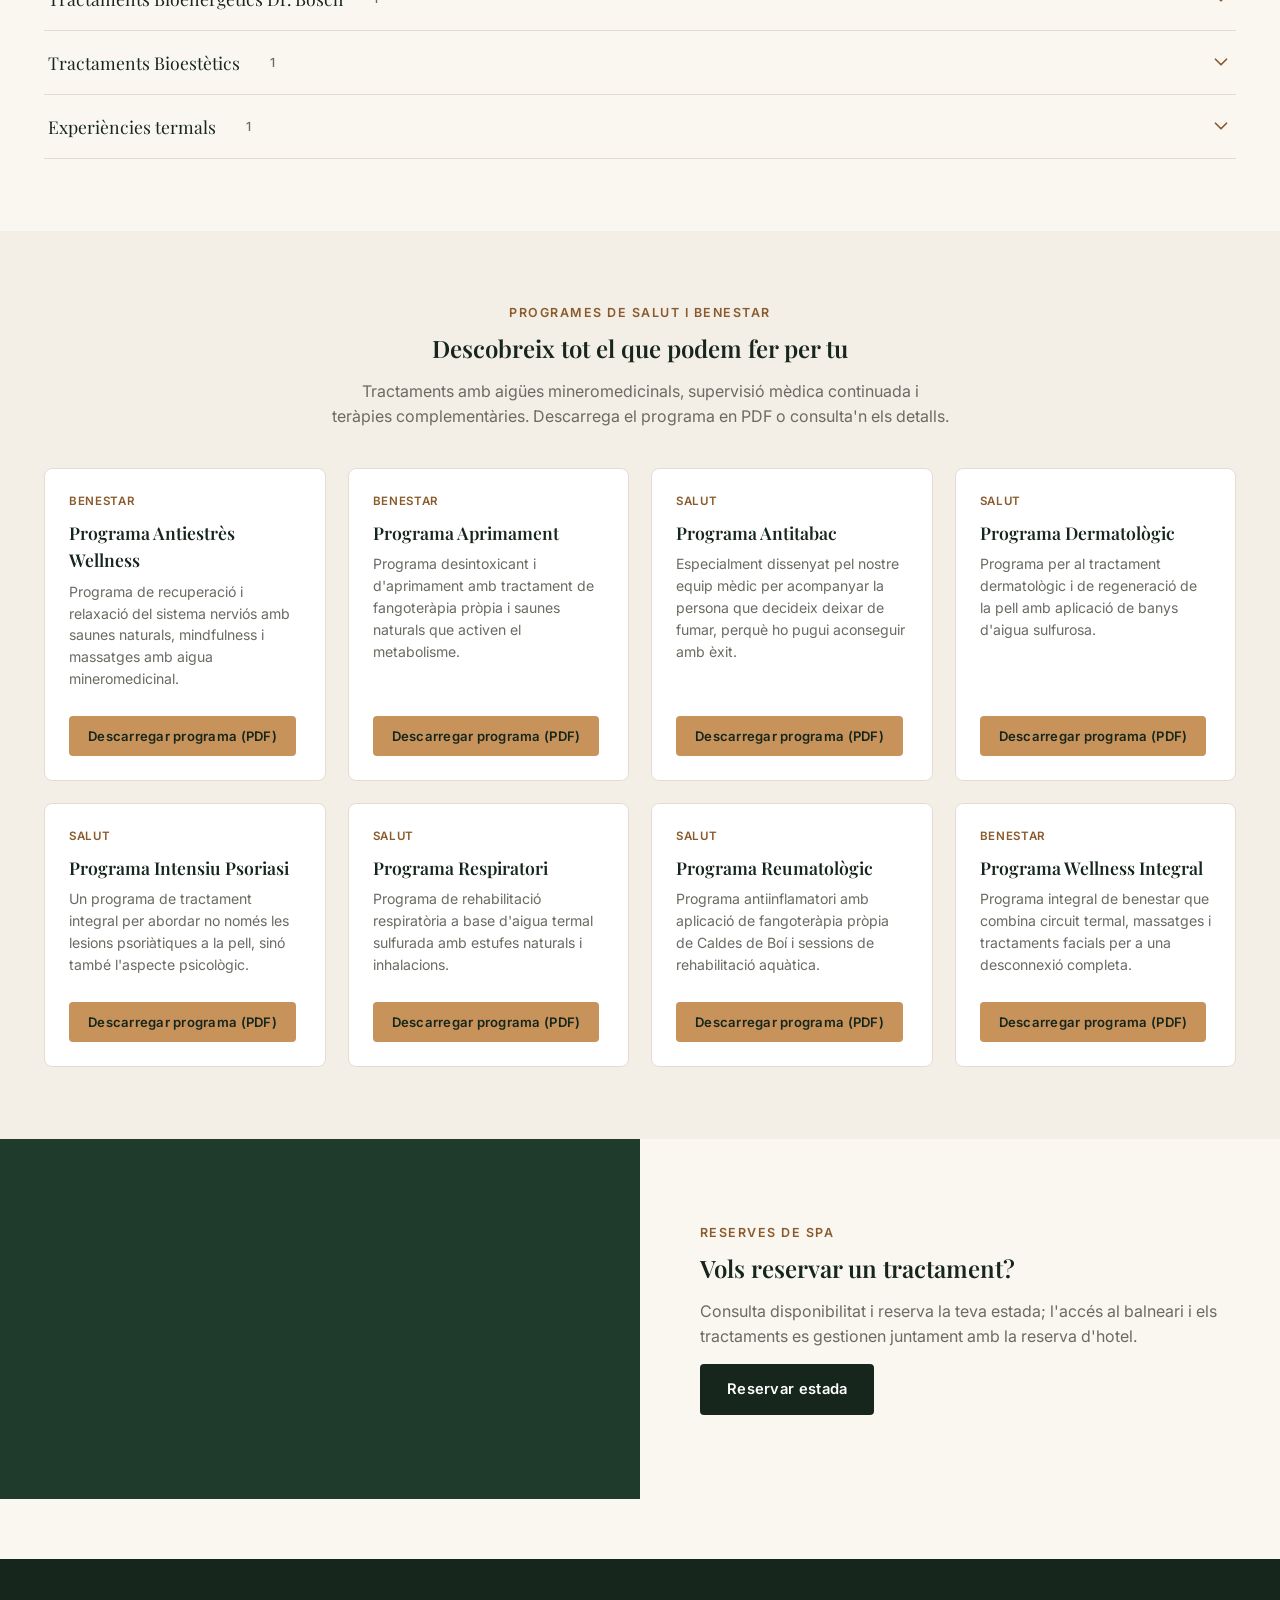
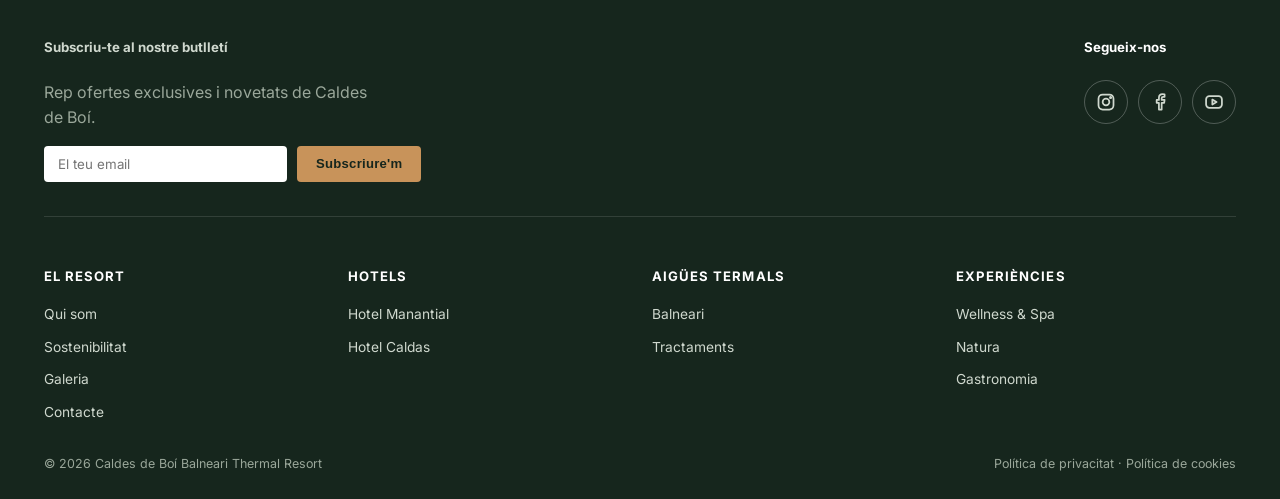
==== commit 0be5177a: "Revision de la web: buscador con pestanas y validacion, iconos SVG, SEO, marcadores PENDIENTE, paque" ====
--- a/balneario.html
+++ b/balneario.html
@@ -4,17 +4,35 @@
 <meta charset="UTF-8" />
 <meta name="viewport" content="width=device-width, initial-scale=1.0" />
 <title>Balneari · Caldes de Boí</title>
+<meta name="description" content="Carta de serveis termals i programes de salut i benestar del balneari de Caldes de Boí. Descarrega els programes en PDF." data-i18n-content="meta_desc_balneario" />
+<!-- [[PENDIENTE: dominio definitivo]] — canonical, og:url y og:image apuntan hoy a GitHub Pages -->
+<link rel="canonical" href="https://robsmm8.github.io/caldes-de-boi-web/balneario.html" />
+<link rel="icon" type="image/png" sizes="48x48" href="assets/img/favicon-48.png" />
+<link rel="apple-touch-icon" href="assets/img/apple-touch-icon.png" />
+<meta property="og:type" content="website" />
+<meta property="og:site_name" content="Caldes de Boí Balneari Thermal Resort" />
+<meta property="og:locale" content="ca_ES" />
+<meta property="og:title" content="Balneari · Caldes de Boí" />
+<meta property="og:description" content="Carta de serveis termals i programes de salut i benestar del balneari de Caldes de Boí. Descarrega els programes en PDF." data-i18n-content="meta_desc_balneario" />
+<meta property="og:url" content="https://robsmm8.github.io/caldes-de-boi-web/balneario.html" />
+<meta property="og:image" content="https://robsmm8.github.io/caldes-de-boi-web/assets/img/hero-manantial-aerea.jpg" />
+<meta name="twitter:card" content="summary_large_image" />
+<link rel="preconnect" href="https://fonts.googleapis.com" />
+<link rel="preconnect" href="https://fonts.gstatic.com" crossorigin />
+<link rel="stylesheet" href="https://fonts.googleapis.com/css2?family=Playfair+Display:wght@500;600;700&family=Inter:wght@400;500;600&display=swap" />
 <link rel="stylesheet" href="css/style.css" />
 </head>
 <body data-page="balneario">
 
-<a href="#main" class="skip-link" data-i18n="skip_link">Saltar al contenido</a>
+<a href="#main" class="skip-link" data-i18n="skip_link">Saltar al contingut</a>
+
+<noscript><p class="noscript-msg">Aquesta web necessita JavaScript per mostrar el contingut (cercador, idiomes, cartes). Activa'l al teu navegador per continuar.</p></noscript>
 
 <header class="site-header" id="site-header"></header>
 
 <main id="main">
 
-<section class="hero page-hero" data-img-key="spaBanner">
+<section class="hero page-hero hero-fallback" data-img-key="spaBanner">
   <div class="container hero-inner">
     <div class="breadcrumb"><a href="index.html" data-i18n="breadcrumb_inicio">Inici</a> / <span data-i18n="nav_termal">Aigües Termals</span></div>
     <span class="lede" data-i18n="balneario_hero_lede">Wellness &amp; Spa</span>
@@ -22,6 +40,8 @@
     <p class="desc" data-i18n="balneario_hero_desc">37 mantials mineromedicinals i un circuit termal centenari a disposició dels hostes d'ambdós hotels.</p>
   </div>
 </section>
+
+<div class="booking-panel container" id="reservar" data-booking-widget data-mode="spa"></div>
 
 <section class="section" id="servicios">
   <div class="container">
@@ -34,7 +54,7 @@
   </div>
 </section>
 
-<section class="section" id="programas" style="background:var(--cream);">
+<section class="section section-alt" id="programas">
   <div class="container">
     <div class="section-head">
       <span class="eyebrow" data-i18n="balneario_programas_eyebrow">Programes de salut i benestar</span>
@@ -51,7 +71,7 @@
     <span class="eyebrow" data-i18n="balneario_reserva_eyebrow">Reserves de spa</span>
     <h2 data-i18n="balneario_reserva_title">Vols reservar un tractament?</h2>
     <p data-i18n="balneario_reserva_desc">Consulta disponibilitat i reserva la teva estada; l'accés al balneari i els tractaments es gestionen juntament amb la reserva d'hotel.</p>
-    <a href="index.html#hoteles" class="btn btn-dark" style="align-self:flex-start;" data-i18n="btn_reservar_estancia">Reservar estada</a>
+    <a href="index.html#hoteles" class="btn btn-dark btn-start" data-i18n="btn_reservar_estancia">Reservar estada</a>
   </div>
 </section>
 
@@ -61,6 +81,9 @@
 
 <script src="js/config.js"></script>
 <script src="js/i18n.js"></script>
+<script src="js/icons.js"></script>
+<script src="js/booking-widget.js"></script>
+<script src="js/guest-picker.js"></script>
 <script src="js/main.js"></script>
 <script>
   function renderSpaAccordion() {
@@ -76,7 +99,7 @@
         <button type="button" class="spa-accordion-header" aria-expanded="${openSlugs.has(cat.slug)}" aria-controls="panel-${cat.slug}">
           <span>${tr(cat.name)}</span>
           <span class="count">${cat.items.length}</span>
-          <span class="chevron" aria-hidden="true">&#9662;</span>
+          ${icon("chevron", "chevron")}
         </button>
         <div class="spa-accordion-panel" id="panel-${cat.slug}">
           ${cat.items.map((item) => `
@@ -118,7 +141,7 @@
         <span class="cat-tag">${catLabels[p.category] || p.category}</span>
         <h3>${tr(p.name)}</h3>
         <p>${tr(p.description)}</p>
-        <a class="btn btn-primary btn-sm" href="${p.pdf}" target="_blank" rel="noopener">${t.btn_descargar_programa}</a>
+        <a class="btn btn-primary btn-sm" href="${p.pdf}" target="_blank" rel="noopener">${t.btn_descargar_programa}<span class="sr-only"> — ${tr(p.name)} (${t.opens_new_tab})</span></a>
       </div>`).join("");
   }
 
--- a/css/style.css
+++ b/css/style.css
@@ -1,4 +1,4 @@
-@import url('https://fonts.googleapis.com/css2?family=Playfair+Display:wght@500;600;700&family=Inter:wght@400;500;600&display=swap');
+/* Las tipografías (Playfair Display + Inter) se cargan con <link> en el <head> de cada página. */
 
 :root {
   --green-dark: #16261d;
@@ -10,6 +10,8 @@
   --amber: #c8935a;
   --amber-dark: #bb8752; /* uso exclusivo: fondo hover de .btn-primary (con texto oscuro, ratio ~5:1) */
   --accent-text: #8a5a2c; /* texto/acentos en color sobre fondos claros (ratio >=4.5:1, AA) */
+  --danger: #9b1c1c;
+  --danger-bg: #fdecec;
   --text: #201f1c;
   --text-light: #6b6a63;
   --border: #e4ddcf;
@@ -19,6 +21,7 @@
 }
 
 * { box-sizing: border-box; }
+[hidden] { display: none !important; }
 
 /* Utilidades de accesibilidad */
 .sr-only {
@@ -32,6 +35,12 @@
   font-weight: 600; font-size: .88rem; transition: top .15s ease;
 }
 .skip-link:focus { top: 0; }
+
+/* Foco visible: verde oscuro sobre fondos claros, ámbar sobre fondos oscuros */
+:focus-visible { outline: 3px solid var(--green); outline-offset: 2px; }
+.site-header :focus-visible, .site-footer :focus-visible, .hero :focus-visible,
+.split-banner.dark :focus-visible, .hotel-card:focus-visible { outline-color: var(--amber); }
+
 html, body { margin: 0; padding: 0; }
 body {
   font-family: 'Inter', sans-serif;
@@ -47,10 +56,12 @@
 }
 p { margin: 0 0 1em; color: var(--text-light); }
 a { color: inherit; text-decoration: none; }
-img { max-width: 100%; display: block; }
+img { max-width: 100%; height: auto; display: block; }
 .container { max-width: var(--maxw); margin: 0 auto; padding: 0 24px; }
 .section { padding: 72px 0; }
 .section-tight { padding: 48px 0; }
+.section-alt { background: var(--cream); }
+.section-flush-top { padding-top: 0; }
 .eyebrow {
   text-transform: uppercase;
   letter-spacing: .12em;
@@ -61,6 +72,30 @@
   display: block;
 }
 .center { text-align: center; }
+.lead-narrow { max-width: 520px; margin: 0 auto 30px; }
+.container-narrow { max-width: 760px; }
+.note-small { font-size: .78rem; color: var(--text-light); }
+.img-rounded { border-radius: 6px; width: 100%; }
+
+/* Iconos SVG (ver js/icons.js): un único tamaño base y grosor de trazo constante */
+.icon {
+  width: 1.25em; height: 1.25em; flex: none;
+  fill: none; stroke: currentColor; stroke-width: 1.75; stroke-linecap: round; stroke-linejoin: round;
+  vertical-align: -0.25em;
+}
+.icon-lg { width: 1.7rem; height: 1.7rem; }
+.icon-xl { width: 2rem; height: 2rem; }
+.icon-flip { transform: scaleX(-1); }
+.icon-sprite { position: absolute; width: 0; height: 0; overflow: hidden; }
+
+/* Datos pendientes de aportar: [[PENDIENTE: ...]] (ver markPending en js/main.js) */
+.pending-mark {
+  background: #fff3a3; color: #4a3a00; font-weight: 600; font-style: normal;
+  padding: 0 .3em; border-radius: 3px; outline: 1px dashed #b8860b;
+  box-decoration-break: clone; -webkit-box-decoration-break: clone;
+}
+
+.noscript-msg { margin: 0; padding: 14px 24px; background: var(--danger-bg); color: var(--danger); font-weight: 600; text-align: center; }
 
 /* Buttons */
 .btn {
@@ -86,6 +121,7 @@
 .btn-light { background: var(--white); color: var(--green-dark); border-color: var(--border); }
 .btn-light:hover { background: var(--cream); }
 .btn-sm { padding: 9px 18px; font-size: .82rem; }
+.btn-start { align-self: flex-start; }
 
 /* Header */
 .site-header {
@@ -99,9 +135,10 @@
   display: flex;
   align-items: center;
   justify-content: space-between;
+  gap: 16px;
   height: 74px;
 }
-.brand { display: flex; align-items: center; }
+.brand { display: flex; align-items: center; flex: none; }
 .brand-logo {
   height: 56px; width: auto; display: block;
   background: var(--white); border-radius: 8px; padding: 4px 10px;
@@ -109,7 +146,18 @@
 .main-nav { display: flex; gap: 18px; align-items: center; }
 .main-nav a { font-size: .78rem; font-weight: 500; opacity: .92; white-space: nowrap; }
 .main-nav a:hover { opacity: 1; }
+.main-nav a.is-active { color: var(--amber); opacity: 1; }
+.nav-reserve, .nav-phone { display: none; }
 .header-actions { display: flex; align-items: center; gap: 14px; }
+
+.header-phone {
+  display: inline-flex; align-items: center; gap: 8px; white-space: nowrap;
+  font-size: .86rem; font-weight: 600; color: var(--white);
+}
+.header-phone .icon { color: var(--amber); }
+a.header-phone:hover .phone-text { text-decoration: underline; }
+.header-phone.is-pending { font-size: .74rem; }
+
 .lang-switch { display: flex; align-items: center; gap: 2px; border: 1px solid rgba(255,255,255,.3); border-radius: 20px; padding: 3px; }
 .lang-btn {
   background: none; border: none; cursor: pointer; color: #cfd8ce;
@@ -119,9 +167,10 @@
 .lang-btn:hover { color: var(--white); }
 .lang-btn.active { background: var(--amber); color: var(--green-dark); }
 .nav-toggle {
-  display: none; background: none; border: none; color: var(--white); font-size: 1.4rem; cursor: pointer;
+  display: none; background: none; border: none; color: var(--white); cursor: pointer;
   min-width: 44px; min-height: 44px; align-items: center; justify-content: center;
 }
+.nav-toggle .icon { width: 1.6rem; height: 1.6rem; }
 
 /* Hero */
 .hero {
@@ -130,27 +179,44 @@
   display: flex;
   align-items: flex-end;
   color: var(--white);
+  background-color: var(--green-dark); /* respaldo si falla el JS o la imagen */
   background-size: cover;
   background-position: center;
 }
+/* Portada: imagen también desde CSS, para que no dependa del JS (config.js la puede cambiar). */
+.hero-home { background-image: url("../assets/img/hero-manantial-aerea.jpg"); }
 .hero::after {
   content: "";
   position: absolute; inset: 0;
   background: linear-gradient(180deg, rgba(10,20,14,.25) 0%, rgba(10,20,14,.85) 100%);
 }
 .hero-video-el { position: absolute; inset: 0; width: 100%; height: 100%; object-fit: cover; }
-.hero-inner { position: relative; z-index: 1; padding: 60px 0; max-width: 640px; }
+/* El texto se alinea con el resto de la página (mismo borde que el buscador) y
+   nunca pega al borde de la pantalla: el .container conserva su padding lateral. */
+.hero .hero-inner { position: relative; z-index: 1; width: 100%; padding-top: 60px; padding-bottom: 76px; }
+.hero-inner > * { max-width: 640px; }
 .hero h1 { color: var(--white); font-size: 2.6rem; line-height: 1.15; text-shadow: 0 1px 4px rgba(0,0,0,.5); }
-.hero .lede { color: var(--amber); font-weight: 600; margin-bottom: .5em; text-shadow: 0 1px 3px rgba(0,0,0,.6); }
+.hero .lede { display: block; color: var(--amber); font-weight: 600; margin-bottom: .5em; text-shadow: 0 1px 3px rgba(0,0,0,.6); }
 .hero .desc { color: #eee9de; text-shadow: 0 1px 3px rgba(0,0,0,.5); }
-.hero-cta { display: flex; gap: 14px; margin-top: 1.4em; flex-wrap: wrap; }
-
-/* Booking widget */
+.hero-cta { display: flex; gap: 14px; margin-top: 1.4em; flex-wrap: wrap; max-width: none; }
+
+/* Buscador de disponibilidad (js/booking-widget.js) */
+.booking-panel { position: relative; z-index: 2; margin: -46px auto 0; }
+.bw-tabs { display: flex; gap: 4px; }
+.bw-tab {
+  display: inline-flex; align-items: center; gap: 8px; min-height: 44px;
+  padding: 10px 20px; border: 0; border-radius: 8px 8px 0 0; cursor: pointer;
+  background: rgba(22,38,29,.86); color: var(--white);
+  font-family: inherit; font-size: .88rem; font-weight: 600;
+}
+.bw-tab:hover { background: var(--green); }
+.bw-tab[aria-selected="true"] { background: var(--white); color: var(--green-dark); }
+.bw-tab[aria-selected="true"] .icon { color: var(--accent-text); }
+.bw-tab:focus-visible { outline-offset: -3px; outline-color: var(--amber); }
+.bw-tab[aria-selected="true"]:focus-visible { outline-color: var(--green); }
+
 .booking-widget {
-  position: relative;
-  z-index: 2;
-  max-width: var(--maxw);
-  margin: -46px auto 0;
+  margin: 0;
   background: var(--white);
   border-radius: 8px;
   box-shadow: 0 18px 40px rgba(0,0,0,.14);
@@ -160,19 +226,64 @@
   flex-wrap: wrap;
   align-items: flex-end;
 }
+.booking-panel.has-tabs .booking-widget { border-top-left-radius: 0; }
 .bw-field { flex: 1 1 150px; min-width: 140px; }
 .bw-field label {
   display: flex; align-items: center; gap: 6px;
   font-size: .72rem; text-transform: uppercase; letter-spacing: .08em;
   color: var(--text-light); margin-bottom: 6px; font-weight: 600;
 }
+.bw-field label .icon { color: var(--accent-text); }
 .bw-field select, .bw-field input {
   width: 100%; border: none; border-bottom: 1px solid var(--border);
   padding: 6px 2px; font-family: inherit; font-size: .95rem; background: transparent;
   color: var(--text);
 }
 .bw-field select:focus, .bw-field input:focus { outline: 2px solid var(--green-dark); outline-offset: 2px; border-color: var(--amber); }
+.bw-field [aria-invalid="true"] { border-bottom-color: var(--danger); }
 .bw-submit { flex: 0 0 auto; }
+.bw-room-note {
+  flex-basis: 100%; margin: 0; padding: 8px 12px; background: var(--cream);
+  border-radius: 4px; font-size: .84rem; color: var(--accent-text); font-weight: 600;
+}
+.bw-message { flex-basis: 100%; margin: 0; font-size: .88rem; font-weight: 600; }
+.bw-message:empty { display: none; }
+.bw-message.is-error { color: var(--danger); background: var(--danger-bg); padding: 8px 12px; border-radius: 4px; }
+.bw-meta {
+  display: flex; flex-wrap: wrap; gap: 6px 26px; margin-top: 12px; padding: 0 4px;
+  font-size: .82rem; color: var(--text-light);
+}
+.bw-meta-item { display: inline-flex; align-items: center; gap: 6px; }
+.bw-meta-item .icon { color: var(--accent-text); }
+.bw-best-price { color: var(--accent-text); font-weight: 600; }
+
+/* Selector de huéspedes (adultos / niños / habitaciones / mascotas) */
+.guest-picker { position: relative; }
+.guest-picker-trigger {
+  width: 100%; text-align: left; background: none; border: none; border-bottom: 1px solid var(--border);
+  padding: 6px 2px; font-family: inherit; font-size: .95rem; color: var(--text); cursor: pointer;
+}
+.guest-picker-trigger:focus { outline: 2px solid var(--green-dark); outline-offset: 2px; border-color: var(--amber); }
+.guest-picker-panel {
+  position: absolute; top: calc(100% + 10px); left: 0; z-index: 20;
+  width: 280px; background: var(--white); border-radius: 8px; box-shadow: 0 12px 30px rgba(0,0,0,.18);
+  padding: 18px; border: 1px solid var(--border);
+}
+.gp-row { display: flex; align-items: center; justify-content: space-between; padding: 10px 0; border-bottom: 1px dashed var(--border); }
+.gp-row:last-of-type { border-bottom: none; }
+.gp-label { font-size: .88rem; color: var(--text); font-weight: 500; }
+.gp-label .gp-note { display: block; font-size: .72rem; color: var(--text-light); font-weight: 400; }
+.stepper { display: flex; align-items: center; gap: 12px; }
+.stepper-btn {
+  width: 32px; height: 32px; border-radius: 50%; border: 1px solid var(--border); background: var(--white);
+  color: var(--green-dark); cursor: pointer; padding: 0;
+  display: flex; align-items: center; justify-content: center;
+}
+.stepper-btn .icon { width: 1rem; height: 1rem; }
+.stepper-btn:hover:not(:disabled) { border-color: var(--amber); color: var(--accent-text); }
+.stepper-btn:disabled { opacity: .35; cursor: not-allowed; }
+.stepper-count { min-width: 20px; text-align: center; font-weight: 600; font-size: .95rem; }
+.gp-apply { margin-top: 14px; width: 100%; }
 
 /* Feature strip */
 .feature-strip {
@@ -180,33 +291,61 @@
   padding: 56px 0 24px;
 }
 .feature-item { display: flex; gap: 14px; align-items: flex-start; }
-.feature-item .icon { font-size: 1.4rem; color: var(--accent-text); flex: none; }
+.feature-item .icon { color: var(--accent-text); margin-top: 2px; }
 .feature-item h3 { font-size: .92rem; margin-bottom: .2em; }
 .feature-item p { font-size: .84rem; margin: 0; }
 
 /* Section heading */
 .section-head { max-width: 620px; margin: 0 auto 40px; text-align: center; }
 .section-head.left { text-align: left; margin: 0 0 40px; }
+.section-head-row { display: flex; justify-content: space-between; align-items: flex-end; max-width: none; gap: 16px; flex-wrap: wrap; }
+.section-head-row h2 { margin: 0; }
+.link-all { display: inline-flex; align-items: center; gap: 6px; font-size: .82rem; font-weight: 600; color: var(--accent-text); }
+.link-all:hover { text-decoration: underline; }
 
 /* Card grid generic */
 .grid-2 { display: grid; grid-template-columns: repeat(2, 1fr); gap: 28px; }
+.grid-2.align-center { align-items: center; }
 .grid-3 { display: grid; grid-template-columns: repeat(auto-fit, minmax(260px, 1fr)); gap: 24px; }
 .grid-5 { display: grid; grid-template-columns: repeat(5, 1fr); gap: 20px; }
+
+/* Precio "des de" (hoteles y paquetes) */
+.price-from { font-size: .9rem; font-weight: 600; margin: 0 0 12px; }
+.hotel-card .price-from { display: block; color: var(--white); text-shadow: 0 1px 3px rgba(0,0,0,.6); }
+.price-from-dark { color: var(--accent-text); }
 
 /* Hotel card */
 .hotel-card {
   position: relative; border-radius: 6px; overflow: hidden; height: 420px;
   color: var(--white); display: flex; flex-direction: column; justify-content: flex-end;
-  background-size: cover; background-position: center;
+  background-color: var(--green); background-size: cover; background-position: center;
 }
 .hotel-card::after { content:""; position:absolute; inset:0; background: linear-gradient(180deg, rgba(0,0,0,0) 40%, rgba(0,0,0,.75) 100%); }
 .hotel-card .body { position: relative; z-index: 1; padding: 26px; }
 .hotel-card h3 { color: var(--white); font-size: 1.5rem; }
 .hotel-card p { color: #eee; font-size: .9rem; }
+.hotel-card:focus-visible { outline-offset: -4px; }
+
+.hotel-highlights {
+  list-style: none; padding: 0; margin: 0 0 1.2em; display: flex; flex-direction: column; gap: 8px;
+  color: var(--text-light); font-size: .92rem;
+}
+.hotel-highlights li { display: flex; gap: 8px; align-items: flex-start; }
+.hotel-highlights .icon { color: var(--accent-text); margin-top: 2px; }
+
+/* Paquetes (portada) */
+.package-grid { display: grid; grid-template-columns: repeat(auto-fit, minmax(260px, 1fr)); gap: 24px; }
+.package-card { border: 1px solid var(--border); border-radius: 6px; overflow: hidden; background: var(--white); display: flex; flex-direction: column; }
+.package-card img { aspect-ratio: 3 / 2; width: 100%; object-fit: cover; }
+.package-card .body { padding: 20px; flex: 1; display: flex; flex-direction: column; }
+.package-card h3 { font-size: 1.1rem; }
+.package-card p { font-size: .88rem; }
+.package-card .price-from { color: var(--accent-text); margin: auto 0 14px; padding-top: .4em; }
+.package-card .btn { align-self: flex-start; }
 
 /* Split banner (spa / rooms) */
 .split-banner { display: grid; grid-template-columns: 1fr 1fr; align-items: stretch; }
-.split-banner .img { background-size: cover; background-position: center; min-height: 360px; }
+.split-banner .img { background-color: var(--green); background-size: cover; background-position: center; min-height: 360px; }
 .split-banner .copy { padding: 60px; display: flex; flex-direction: column; justify-content: center; }
 .split-banner.dark .copy { background: var(--green-dark); color: var(--white); }
 .split-banner.dark .copy h2, .split-banner.dark .copy p { color: var(--white); }
@@ -218,7 +357,7 @@
 /* Experiences */
 .exp-icons { display: flex; justify-content: center; gap: 40px; margin-bottom: 36px; flex-wrap: wrap; }
 .exp-icons .exp-item { text-align: center; font-size: .8rem; color: var(--text-light); }
-.exp-icons .exp-item .ic { font-size: 1.6rem; margin-bottom: 6px; }
+.exp-icons .exp-item .ic { margin-bottom: 6px; color: var(--accent-text); }
 .exp-photos { display: grid; grid-template-columns: repeat(3, 1fr); gap: 20px; }
 .exp-photo { border-radius: 6px; overflow: hidden; background: var(--white); border: 1px solid var(--border); }
 .exp-photo img { height: 190px; width: 100%; object-fit: cover; }
@@ -234,8 +373,12 @@
 /* Footer */
 .site-footer { background: var(--green-dark); color: #cfd8ce; padding: 56px 0 26px; margin-top: 60px; }
 .footer-top { display: flex; justify-content: space-between; gap: 40px; flex-wrap: wrap; padding-bottom: 34px; border-bottom: 1px solid rgba(255,255,255,.12); margin-bottom: 28px; }
-.footer-newsletter form { display: flex; gap: 10px; margin-top: 12px; }
+.footer-note { color: #9aa79a; max-width: 340px; }
+.footer-follow { color: var(--white); }
+.footer-newsletter form { display: flex; gap: 10px; margin-top: 12px; flex-wrap: wrap; }
 .footer-newsletter input { padding: 10px 14px; border: none; border-radius: var(--radius); min-width: 220px; font-family: inherit; }
+.newsletter-msg { margin: 10px 0 0; font-size: .84rem; color: #cfd8ce; }
+.newsletter-msg:empty { display: none; }
 .footer-cols { display: grid; grid-template-columns: repeat(4, 1fr); gap: 24px; margin-bottom: 30px; }
 .footer-cols h5 { color: var(--white); font-size: .82rem; text-transform: uppercase; letter-spacing: .08em; margin-bottom: 14px; }
 .footer-cols ul { list-style: none; margin: 0; padding: 0; display: flex; flex-direction: column; gap: 8px; }
@@ -244,6 +387,7 @@
 .footer-bottom { display: flex; justify-content: space-between; font-size: .78rem; color: #9aa79a; flex-wrap: wrap; gap: 10px; }
 .social { display: flex; gap: 10px; }
 .social a { width: 44px; height: 44px; border: 1px solid rgba(255,255,255,.25); border-radius: 50%; display: flex; align-items: center; justify-content: center; }
+.social a:hover { border-color: var(--amber); color: var(--amber); }
 
 /* Inner page hero (smaller) */
 .page-hero { min-height: 320px; }
@@ -271,9 +415,9 @@
   background: none; border: none; cursor: pointer; text-align: left;
   padding: 20px 4px; font-family: 'Playfair Display', serif; font-size: 1.1rem; color: var(--green-dark);
 }
-.spa-accordion-header:hover { color: var(--amber-dark); }
+.spa-accordion-header:hover { color: var(--accent-text); }
 .spa-accordion-header .count { font-family: 'Inter', sans-serif; font-size: .78rem; font-weight: 500; color: var(--text-light); margin-right: auto; margin-left: 14px; }
-.spa-accordion-header .chevron { flex: none; font-size: 1rem; color: var(--accent-text); transition: transform .2s ease; }
+.spa-accordion-header .chevron { color: var(--accent-text); transition: transform .2s ease; }
 .spa-accordion-item.open .chevron { transform: rotate(180deg); }
 .spa-accordion-panel { display: none; padding: 0 4px 20px; }
 .spa-accordion-item.open .spa-accordion-panel { display: block; }
@@ -306,23 +450,40 @@
 /* Booking modal (simulación motor de reservas) */
 .modal-overlay { position: fixed; inset: 0; background: rgba(15,20,15,.55); display: none; align-items: center; justify-content: center; z-index: 200; padding: 20px; }
 .modal-overlay.open { display: flex; }
-.modal-box { background: var(--white); border-radius: 8px; max-width: 480px; width: 100%; padding: 30px; }
+.modal-box { background: var(--white); border-radius: 8px; max-width: 480px; width: 100%; padding: 30px; max-height: 100%; overflow-y: auto; }
 .modal-box h3 { margin-bottom: .3em; }
-.modal-box .row { display: flex; justify-content: space-between; font-size: .86rem; padding: 8px 0; border-bottom: 1px dashed var(--border); }
+.modal-desc { margin-bottom: 0; }
+.modal-box .row { display: flex; justify-content: space-between; gap: 16px; font-size: .86rem; padding: 8px 0; border-bottom: 1px dashed var(--border); }
 .modal-box .url-box { background: var(--cream); padding: 10px 12px; font-size: .74rem; border-radius: 4px; word-break: break-all; margin: 14px 0; color: var(--text-light); }
 .modal-box .modal-actions { display: flex; justify-content: flex-end; gap: 10px; margin-top: 16px; }
 
 /* Rooms */
 .room-amenities { display: flex; flex-wrap: wrap; gap: 18px; margin: 1em 0 1.6em; }
-.room-amenities span { font-size: .84rem; color: var(--text-light); }
-
-@media (max-width: 1040px) {
+.room-amenities > span { font-size: .84rem; color: var(--text-light); display: inline-flex; align-items: center; gap: 6px; }
+.room-amenities .icon { color: var(--accent-text); }
+
+/* Modalidades de habitación (páginas de hotel) */
+.room-types-grid { display: grid; grid-template-columns: repeat(auto-fit, minmax(280px, 1fr)); gap: 24px; }
+.room-type-card { border: 1px solid var(--border); border-radius: 6px; overflow: hidden; background: var(--white); display: flex; flex-direction: column; }
+.room-type-card img { height: 200px; width: 100%; object-fit: cover; }
+.room-type-card .body { padding: 20px; }
+.room-type-card h3 { font-size: 1.1rem; margin-bottom: .4em; }
+.room-type-card p { font-size: .88rem; margin: 0 0 14px; }
+.room-type-card .btn { align-self: flex-start; }
+
+/* El menú se pliega antes para dejar sitio al teléfono */
+@media (max-width: 1200px) {
   .main-nav { display: none; }
   .main-nav.open {
-    display: flex; flex-direction: column; position: absolute;
-    top: 74px; left: 0; right: 0; background: var(--green-dark); padding: 16px 24px;
+    display: flex; flex-direction: column; align-items: flex-start; gap: 14px;
+    position: absolute; top: 74px; left: 0; right: 0; background: var(--green-dark); padding: 16px 24px 22px;
+    border-top: 1px solid rgba(255,255,255,.12);
   }
   .nav-toggle { display: inline-flex; }
+}
+@media (max-width: 1320px) and (min-width: 1201px) {
+  .header-phone .phone-text { position: absolute; width: 1px; height: 1px; overflow: hidden; clip: rect(0,0,0,0); white-space: nowrap; }
+  .header-phone { width: 40px; height: 40px; justify-content: center; border-radius: 50%; border: 1px solid rgba(255,255,255,.3); }
 }
 @media (max-width: 900px) {
   .feature-strip { grid-template-columns: repeat(2, 1fr); }
@@ -332,4 +493,33 @@
   .split-banner .copy { padding: 36px 24px; }
   .entorno-detail { grid-template-columns: 1fr; }
   .entorno-detail img { min-height: 180px; }
-}
+  .entorno-detail .body { padding: 0 22px 22px; }
+}
+@media (min-width: 901px) {
+  .split-banner.reverse .img { order: 2 }
+}
+@media (max-width: 640px) {
+  /* Móvil: el teléfono pasa a botón ámbar destacado y "Reservar" va dentro del menú */
+  .header-reserve { display: none; }
+  .site-header .container { gap: 8px; }
+  .header-actions { gap: 8px; }
+  .header-phone {
+    width: 44px; height: 44px; justify-content: center; border-radius: 50%;
+    background: var(--amber); border: 0;
+  }
+  .header-phone .icon { color: var(--green-dark); }
+  .header-phone .phone-text { position: absolute; width: 1px; height: 1px; overflow: hidden; clip: rect(0,0,0,0); white-space: nowrap; }
+  .main-nav.open .nav-reserve { display: block; }
+  .main-nav.open .nav-phone { display: inline-flex; align-items: center; gap: 8px; font-weight: 600; }
+  .main-nav.open .nav-phone .icon { color: var(--amber); }
+  .main-nav.open .nav-phone .phone-text { position: static; width: auto; height: auto; clip: auto; }
+  .lang-btn { padding: 4px 6px; }
+  .hero h1 { font-size: 2.1rem; }
+  .grid-2, .grid-3, .exp-photos, .footer-cols { grid-template-columns: 1fr; }
+  .booking-widget { padding: 18px 16px; gap: 16px; }
+  .bw-field { flex: 1 1 120px; min-width: 120px; }
+  .bw-field input[type="date"] { min-width: 0; }
+  .bw-tab { padding: 10px 14px; }
+  .bw-submit, .bw-submit .btn { width: 100%; }
+  .site-footer .footer-top { gap: 28px; }
+}
